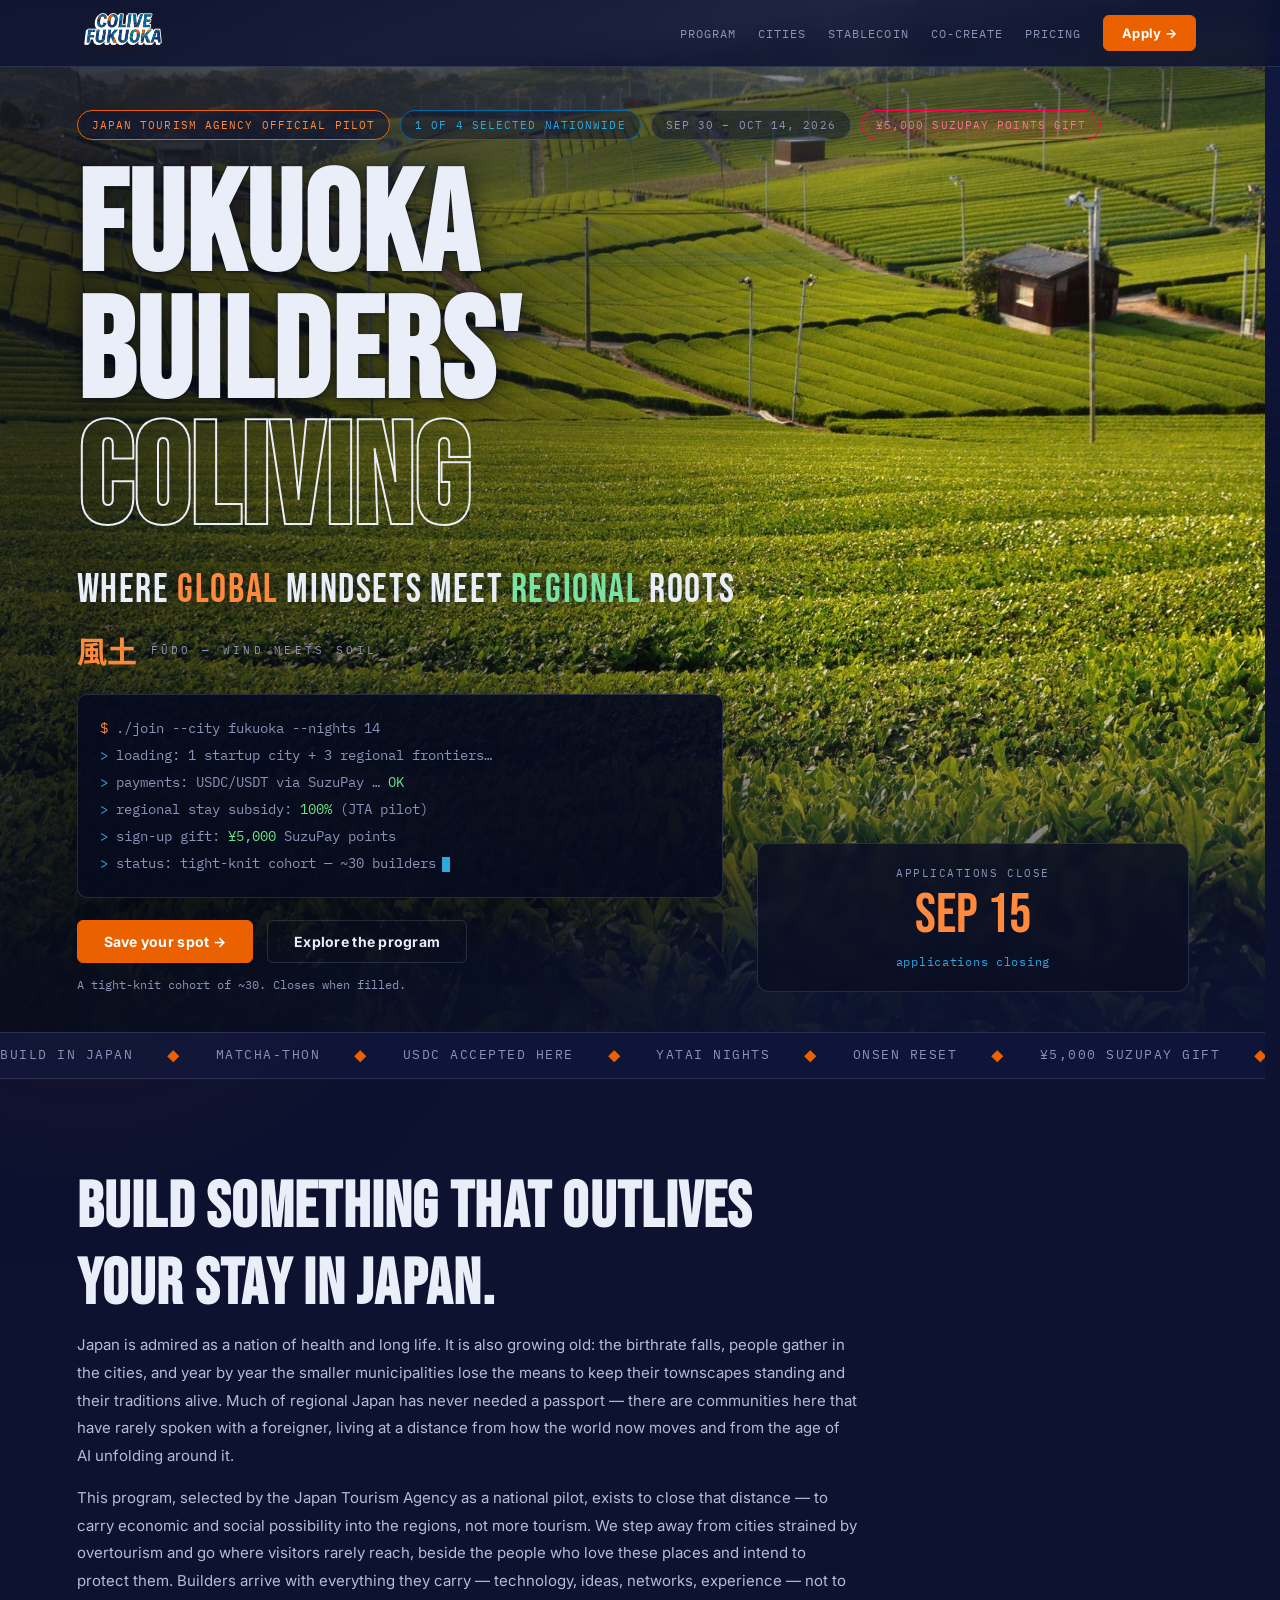
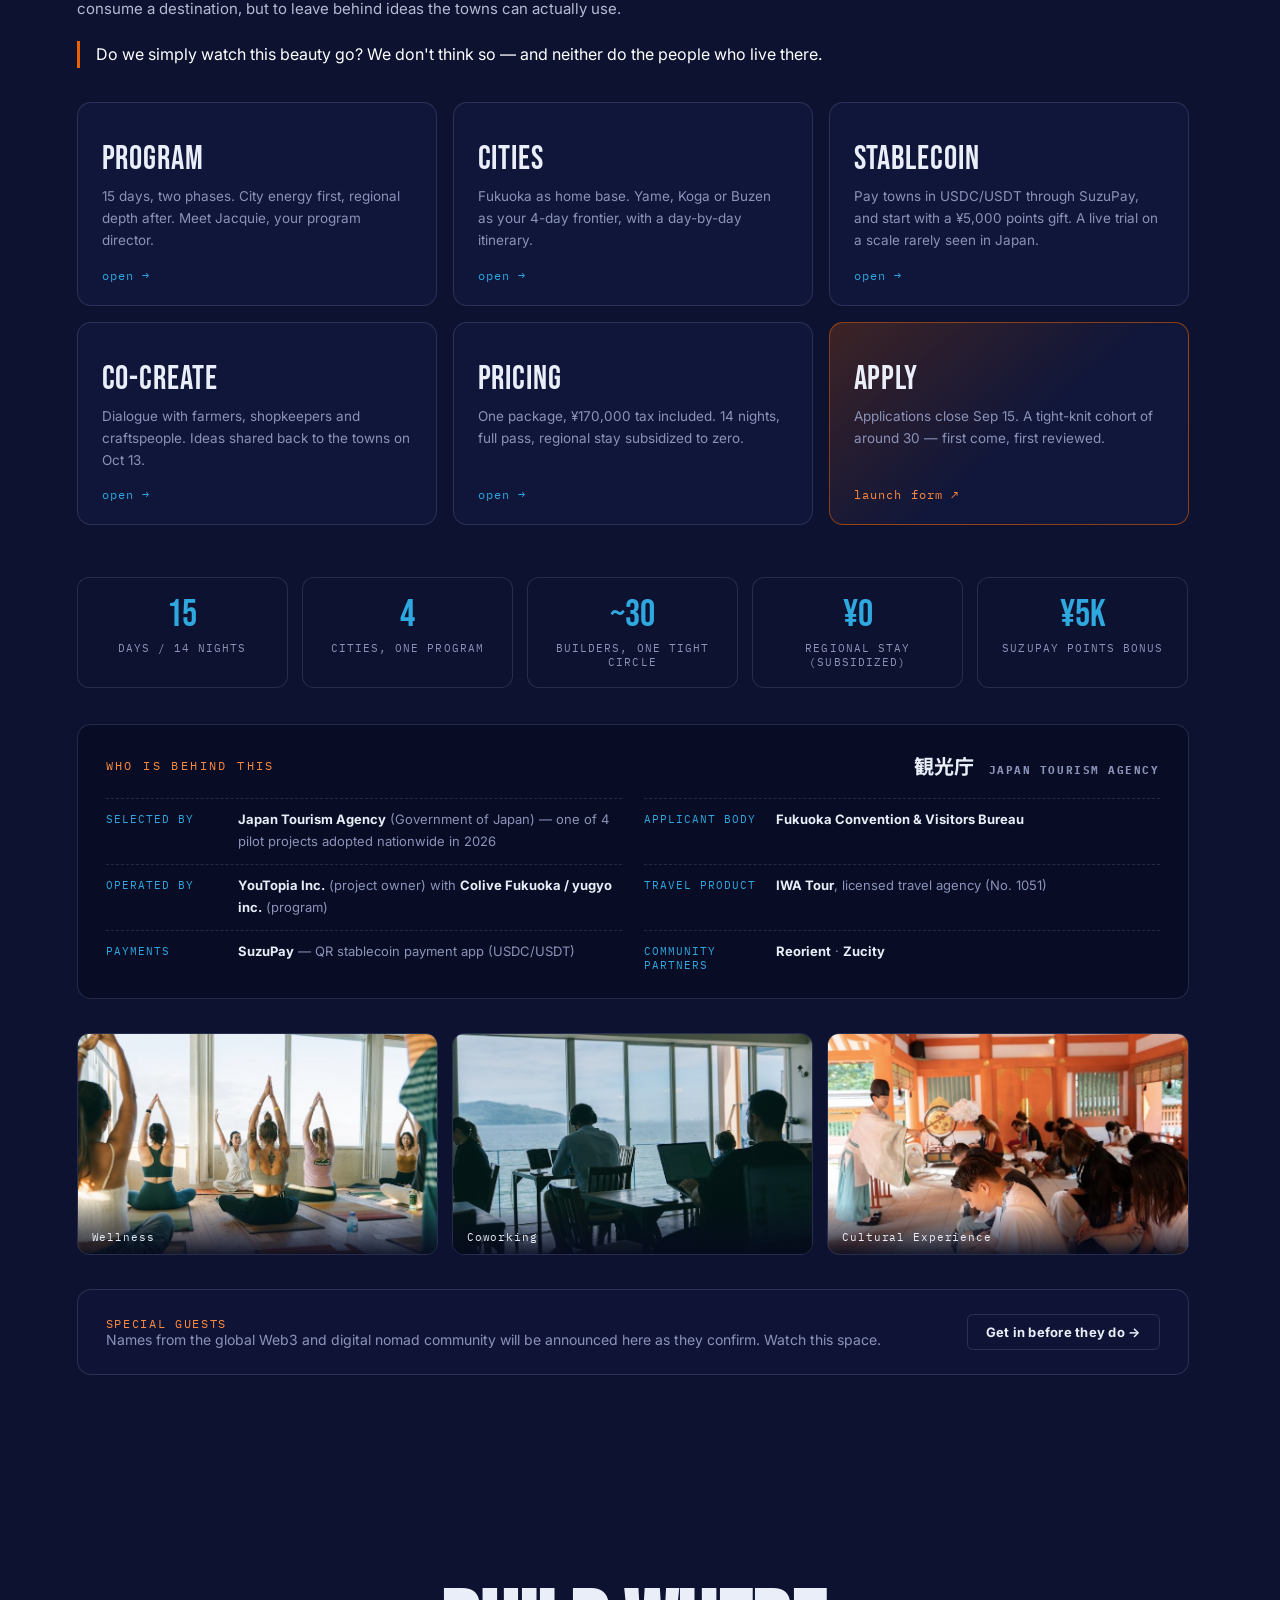
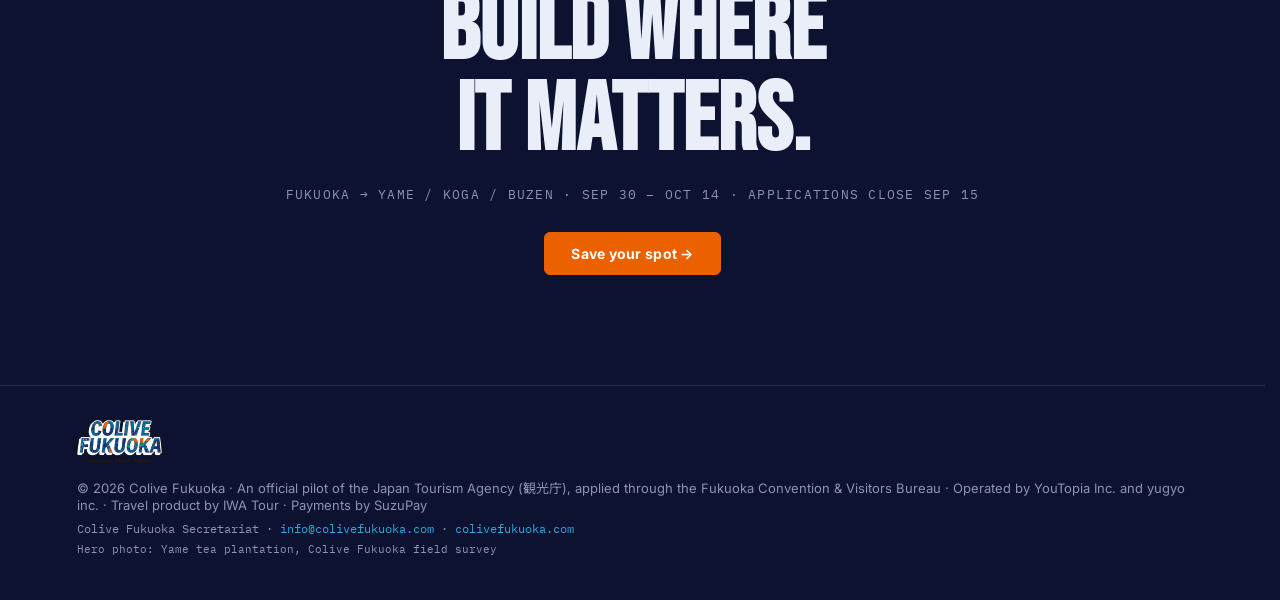
==== index.html @ b5a15bb6 "Add files via upload" ====
<!DOCTYPE html>
<html lang="en">
<head>
<meta charset="UTF-8">
<meta name="viewport" content="width=device-width, initial-scale=1">
<title>Fukuoka Builders' Coliving | Sep 30 – Oct 14, 2026 | Colive Fukuoka</title>
<meta name="description" content="A Japan Tourism Agency official pilot. 15 days for a tight-knit cohort of ~30 global builders across Fukuoka City, Yame, Koga and Buzen. Co-create with local communities, pay in USDC/USDT via stablecoin rails, and take home a working relationship with regional Japan. Applications close Sep 15.">
<meta name="keywords" content="digital nomad Japan, Web3 Japan, coliving Fukuoka, stablecoin payment Japan, USDC Japan, builders residency, Colive Fukuoka, Japan Tourism Agency pilot, Kyushu coliving">
<link rel="canonical" href="https://builders.colivefukuoka.com/">
<meta name="robots" content="index,follow,max-image-preview:large">

<!-- Open Graph -->
<meta property="og:type" content="website">
<meta property="og:site_name" content="Colive Fukuoka">
<meta property="og:locale" content="en_US">
<meta property="og:title" content="Fukuoka Builders' Coliving | Sep 30 – Oct 14, 2026">
<meta property="og:description" content="A Japan Tourism Agency official pilot: 15 days across Fukuoka City, Yame, Koga and Buzen for global builders. Live onchain payments, real regional co-creation. Applications close Sep 15.">
<meta property="og:image" content="https://builders.colivefukuoka.com/og-image-v2.jpg">
<meta property="og:image:width" content="1200">
<meta property="og:image:height" content="630">
<meta property="og:url" content="https://builders.colivefukuoka.com/">

<!-- Twitter card -->
<meta name="twitter:card" content="summary_large_image">
<meta name="twitter:title" content="Fukuoka Builders' Coliving | Sep 30 – Oct 14, 2026">
<meta name="twitter:description" content="Japan Tourism Agency official pilot for a tight-knit cohort of ~30 builders. Fukuoka City + Yame, Koga, Buzen. Pay in USDC/USDT. Applications close Sep 15.">
<meta name="twitter:image" content="https://builders.colivefukuoka.com/og-image-v2.jpg">

<link rel="icon" type="image/png" sizes="32x32" href="favicon-32.png">
<link rel="apple-touch-icon" sizes="180x180" href="favicon-180.png">

<link rel="preconnect" href="https://fonts.googleapis.com">
<link rel="preconnect" href="https://fonts.gstatic.com" crossorigin>
<link rel="stylesheet" href="https://fonts.googleapis.com/css2?family=Bebas+Neue&family=Inter:wght@400;500;600;700;800&family=IBM+Plex+Mono:wght@400;500;600&family=Noto+Sans+JP:wght@400;500;700&display=swap">

<script type="application/ld+json">
{
  "@context": "https://schema.org",
  "@type": "Event",
  "name": "Fukuoka Builders' Coliving",
  "description": "A Japan Tourism Agency official pilot program. 15 days across Fukuoka City, Yame, Koga and Buzen for global builders to co-create with local communities and test real-world stablecoin payments.",
  "startDate": "2026-09-30",
  "endDate": "2026-10-14",
  "eventStatus": "https://schema.org/EventScheduled",
  "eventAttendanceMode": "https://schema.org/OfflineEventAttendanceMode",
  "location": [
    {"@type": "Place", "name": "Fukuoka City", "address": {"@type": "PostalAddress", "addressRegion": "Fukuoka", "addressCountry": "JP"}},
    {"@type": "Place", "name": "Yame", "address": {"@type": "PostalAddress", "addressRegion": "Fukuoka", "addressCountry": "JP"}},
    {"@type": "Place", "name": "Koga", "address": {"@type": "PostalAddress", "addressRegion": "Fukuoka", "addressCountry": "JP"}},
    {"@type": "Place", "name": "Buzen", "address": {"@type": "PostalAddress", "addressRegion": "Fukuoka", "addressCountry": "JP"}}
  ],
  "image": "https://builders.colivefukuoka.com/og-image-v2.jpg",
  "organizer": {"@type": "Organization", "name": "Colive Fukuoka Secretariat", "url": "https://www.colivefukuoka.com", "email": "info@colivefukuoka.com"},
  "offers": {
    "@type": "Offer",
    "price": "170000",
    "priceCurrency": "JPY",
    "availability": "https://schema.org/LimitedAvailability",
    "validThrough": "2026-09-15",
    "url": "https://builders.colivefukuoka.com/"
  }
}
</script>

<style>
:root{
  --indigo:#1F296A; --deep:#0C1230; --mid:#141B45;
  --blue:#0069A0; --cyan:#2FA8E0;
  --orange:#EB6100; --orange-soft:#FF8A3D;
  --ink:#EAEEF8; --dim:#8B93B8;
  --line:rgba(139,147,184,.22);
  --mono:'IBM Plex Mono','Noto Sans JP',monospace;
  --sans:'Inter','Noto Sans JP',sans-serif;
  --disp:'Bebas Neue','Noto Sans JP',sans-serif;
}
*{margin:0;padding:0;box-sizing:border-box}
html{scroll-behavior:smooth;scrollbar-gutter:stable}
body{background:var(--deep);color:var(--ink);font-family:var(--sans);overflow-x:hidden}
img{max-width:100%;display:block}
a{color:inherit}
.mono{font-family:var(--mono)}
.wrap{position:relative;z-index:1;max-width:1160px;margin:0 auto;padding:0 24px}

/* ambient grid + glow */
.grid-bg{position:fixed;inset:0;pointer-events:none;z-index:0;opacity:.5;
  background-image:linear-gradient(rgba(139,147,184,.07) 1px,transparent 1px),linear-gradient(90deg,rgba(139,147,184,.07) 1px,transparent 1px);
  background-size:48px 48px}
.glow{position:fixed;pointer-events:none;z-index:0;border-radius:50%;filter:blur(120px);opacity:.35}
.glow.a{width:560px;height:560px;background:#1F296A;top:-180px;right:-120px}
.glow.b{width:420px;height:420px;background:#5a2a00;bottom:-160px;left:-120px;opacity:.22}

/* nav */
nav{position:fixed;top:0;left:0;right:0;z-index:80;background:rgba(12,18,48,.82);backdrop-filter:blur(12px);border-bottom:1px solid var(--line)}
.nav-in{max-width:1160px;margin:0 auto;padding:13px 24px;display:flex;align-items:center;justify-content:space-between;gap:16px}
.logo{font-family:var(--disp);font-size:21px;letter-spacing:.06em;text-decoration:none;white-space:nowrap}
.logo .fk{color:var(--orange)}
.nav-links{display:flex;gap:22px;align-items:center}
.nav-links button,.nav-links a.plain{background:none;border:none;cursor:pointer;color:var(--dim);text-decoration:none;font-family:var(--mono);font-size:11.5px;letter-spacing:.09em;text-transform:uppercase;padding:4px 0;transition:color .15s}
.nav-links button:hover,.nav-links a.plain:hover{color:var(--ink)}
.btn{display:inline-block;background:var(--orange);color:#fff;text-decoration:none;font-weight:700;padding:12px 26px;border-radius:6px;font-size:14px;letter-spacing:.02em;border:1px solid var(--orange);cursor:pointer;transition:.15s;font-family:var(--sans)}
.btn:hover{background:var(--orange-soft);transform:translateY(-1px)}
.btn.ghost{background:transparent;color:var(--ink);border:1px solid var(--line)}
.btn.ghost:hover{border-color:var(--ink);background:rgba(255,255,255,.04)}
.btn.sm{padding:9px 18px;font-size:13px}

/* hero */
.hero{min-height:100svh;display:flex;flex-direction:column;justify-content:center;position:relative;padding:110px 0 40px}
.hero-bgimg{position:absolute;inset:0;z-index:0;background:url('hero-yame.jpg') center 60%/cover no-repeat}
.hero-bgimg::after{content:'';position:absolute;inset:0;background:linear-gradient(93deg,rgba(7,10,22,.72) 8%,rgba(7,10,22,.34) 46%,rgba(7,10,22,0) 66%),linear-gradient(180deg,rgba(7,10,22,.5) 0%,rgba(7,10,22,0) 18%,rgba(7,10,22,0) 62%,rgba(12,18,48,.94) 96%)}
.hero .wrap{position:relative;z-index:2}
.badge-row{display:flex;gap:10px;flex-wrap:wrap;margin-bottom:26px}
.badge{font-family:var(--mono);font-size:11px;letter-spacing:.1em;text-transform:uppercase;padding:7px 14px;border-radius:999px;border:1px solid var(--line);color:var(--dim);background:rgba(12,18,48,.5)}
.badge.hot{border-color:var(--orange);color:var(--orange-soft)}
.badge.blue{border-color:var(--blue);color:var(--cyan)}
.badge.gift{border-color:#FF004F;color:#FF6E96;background:rgba(255,0,79,.08)}
h1{font-family:var(--disp);font-size:clamp(64px,11vw,150px);line-height:.9;letter-spacing:.01em;text-transform:uppercase;text-shadow:0 2px 24px rgba(7,10,22,.75),0 1px 3px rgba(7,10,22,.6)}
h1 .outline{color:transparent;-webkit-text-stroke:2px var(--ink);text-shadow:none}
.catch{font-family:var(--disp);font-size:clamp(24px,3.4vw,40px);letter-spacing:.04em;text-transform:uppercase;margin-top:20px;text-shadow:0 2px 18px rgba(6,10,30,.6)}
.catch .g{color:var(--orange-soft)}
.catch .r{color:#7BE3A2}
.fudo{display:flex;align-items:center;gap:14px;margin:14px 0 8px}
.fudo-kanji{font-family:'Noto Sans JP',sans-serif;font-weight:700;font-size:30px;color:var(--orange-soft)}
.fudo-sub{font-family:var(--mono);font-size:11px;letter-spacing:.3em;color:var(--dim);text-transform:uppercase}
.hero-grid{display:grid;grid-template-columns:1.5fr 1fr;gap:34px;align-items:end;margin-top:22px}
.terminal{background:rgba(6,10,30,.9);border:1px solid var(--line);border-radius:10px;padding:20px 22px;font-family:var(--mono);font-size:13.5px;line-height:2;color:var(--dim);box-shadow:0 20px 60px rgba(0,0,0,.4)}
.terminal .p{color:var(--orange-soft)}
.terminal .gt{color:var(--cyan)}
.terminal .hi{color:#6BE38A}
.cursor{display:inline-block;width:8px;height:15px;background:var(--cyan);margin-left:6px;vertical-align:middle;animation:blink 1s steps(1) infinite}
@keyframes blink{50%{opacity:0}}
.hero-ctas{display:flex;gap:14px;align-items:center;flex-wrap:wrap;margin-top:22px}
.hero-ctas .note{font-family:var(--mono);font-size:11.5px;color:var(--dim)}
.deadline-card{border:1px solid var(--line);border-radius:12px;padding:22px 24px;background:rgba(10,14,36,.82);backdrop-filter:blur(4px);text-align:center}
.deadline-card .lab{font-family:var(--mono);font-size:11px;letter-spacing:.14em;text-transform:uppercase;color:var(--dim);margin-bottom:8px}
.deadline-card .date{font-family:var(--disp);font-size:56px;line-height:1;color:var(--orange-soft)}
.deadline-card .count{font-family:var(--mono);font-size:12px;color:var(--cyan);margin-top:10px;letter-spacing:.06em}
.scroll-hint{position:absolute;bottom:22px;left:50%;transform:translateX(-50%);font-family:var(--mono);font-size:10.5px;letter-spacing:.22em;text-transform:uppercase;color:var(--dim);animation:float 2.4s ease-in-out infinite;z-index:2}
@keyframes float{50%{transform:translate(-50%,7px)}}

/* marquee */
.marquee{border-top:1px solid var(--line);border-bottom:1px solid var(--line);overflow:hidden;background:rgba(20,27,69,.45);position:relative;z-index:1}
.marquee-track{display:flex;gap:34px;white-space:nowrap;padding:13px 0;animation:mq 30s linear infinite;font-family:var(--mono);font-size:12.5px;letter-spacing:.12em;text-transform:uppercase;color:var(--dim)}
.marquee-track .dot{color:var(--orange)}
@keyframes mq{to{transform:translateX(-50%)}}

/* launcher */
.launcher{padding:90px 0 100px;position:relative;z-index:1}
.kicker{font-family:var(--mono);font-size:12px;letter-spacing:.2em;text-transform:uppercase;color:var(--orange-soft);margin-bottom:14px}
.launcher h2{font-family:var(--disp);font-size:clamp(38px,5.4vw,64px);letter-spacing:.02em;text-transform:uppercase;margin-bottom:8px}
.launcher .sub{color:var(--dim);font-size:15.5px;max-width:640px;line-height:1.7;margin-bottom:42px}
.mod-grid{display:grid;grid-template-columns:repeat(3,1fr);gap:16px}
.mod{position:relative;border:1px solid var(--line);border-radius:14px;background:rgba(20,27,69,.5);padding:26px 24px 22px;cursor:pointer;text-align:left;color:var(--ink);font-family:var(--sans);overflow:hidden;transition:transform .18s,border-color .18s,box-shadow .18s;min-height:190px;display:flex;flex-direction:column;justify-content:space-between}
.mod:hover{transform:translateY(-4px);border-color:var(--cyan);box-shadow:0 18px 50px rgba(0,0,0,.45)}
.mod .idx{font-family:var(--mono);font-size:11px;letter-spacing:.18em;color:var(--dim)}
.mod .name{font-family:var(--disp);font-size:33px;letter-spacing:.03em;margin:10px 0 6px;text-transform:uppercase}
.mod .desc{color:var(--dim);font-size:13.5px;line-height:1.65}
.mod .go{font-family:var(--mono);font-size:11.5px;letter-spacing:.1em;color:var(--cyan);margin-top:16px}
.mod::after{content:'';position:absolute;inset:0;background:radial-gradient(400px 160px at 20% 0%,rgba(47,168,224,.12),transparent 60%);opacity:0;transition:opacity .2s}
.mod:hover::after{opacity:1}
.mod.apply{background:linear-gradient(140deg,rgba(235,97,0,.22),rgba(20,27,69,.5) 55%);border-color:rgba(235,97,0,.55)}
.mod.apply .go{color:var(--orange-soft)}
.stats{display:grid;grid-template-columns:repeat(5,1fr);gap:14px;margin:52px 0 0}
.stat{border:1px solid var(--line);border-radius:12px;padding:18px 14px;text-align:center;background:rgba(12,18,48,.5)}
.stat .num{font-family:var(--disp);font-size:38px;color:var(--cyan);line-height:1}
.stat .lab{font-family:var(--mono);font-size:10.5px;letter-spacing:.1em;text-transform:uppercase;color:var(--dim);margin-top:7px}

/* panels */
.panel{position:fixed;inset:0;z-index:90;background:rgba(6,10,30,.78);display:block;visibility:hidden;opacity:0;overflow-y:auto;overscroll-behavior:contain;transition:opacity .26s ease,visibility 0s linear .26s}
.panel.open{visibility:visible;opacity:1;transition:opacity .26s ease}
.panel-card{max-width:1060px;margin:56px auto 80px;background:linear-gradient(180deg,#10173d,#0C1230);border:1px solid var(--line);border-radius:18px;overflow:hidden;transform:translateY(22px) scale(.985);opacity:0;transition:transform .34s cubic-bezier(.22,.9,.24,1),opacity .28s ease;box-shadow:0 40px 120px rgba(0,0,0,.6);will-change:transform,opacity}
.panel.open .panel-card{transform:none;opacity:1}
.panel.swap-out .panel-card{transform:translateY(-10px) scale(.99);opacity:0;transition:transform .18s ease-in,opacity .16s ease-in}
.panel-top{position:sticky;top:0;z-index:5;display:flex;align-items:center;justify-content:space-between;gap:12px;padding:15px 26px;background:rgba(12,18,48,.92);backdrop-filter:blur(10px);border-bottom:1px solid var(--line)}
.panel-top .mlab{font-family:var(--mono);font-size:12px;letter-spacing:.16em;text-transform:uppercase;color:var(--cyan)}
.panel-nav{display:flex;gap:8px;align-items:center}
.pbtn{background:none;border:1px solid var(--line);border-radius:8px;color:var(--dim);font-family:var(--mono);font-size:12px;padding:7px 13px;cursor:pointer;transition:.15s}
.pbtn:hover{color:var(--ink);border-color:var(--ink)}
.panel-body{padding:40px 46px 56px}
.panel-body .kicker{margin-bottom:10px}
.panel-body h3.big{font-family:var(--disp);font-size:clamp(34px,4.6vw,54px);letter-spacing:.02em;text-transform:uppercase;margin-bottom:16px}
.lede{color:var(--dim);font-size:15.5px;line-height:1.8;max-width:760px}
.lede b{color:var(--ink)}

/* shared content styles */
.tl{margin-top:34px;display:grid;gap:12px}
.trow{display:grid;grid-template-columns:150px 1fr;gap:20px;border:1px solid var(--line);border-radius:12px;padding:18px 22px;background:rgba(20,27,69,.4)}
.trow .d{font-family:var(--mono);font-size:12.5px;color:var(--orange-soft);letter-spacing:.06em;padding-top:3px}
.trow h4{font-size:16.5px;margin-bottom:6px}
.trow p{color:var(--dim);font-size:14px;line-height:1.7}
.tags{display:flex;gap:8px;flex-wrap:wrap;margin-top:10px}
.tag{font-family:var(--mono);font-size:10.5px;letter-spacing:.08em;text-transform:uppercase;border:1px solid var(--line);border-radius:999px;padding:5px 11px;color:var(--dim)}
.video-slot{position:relative;border:1px solid var(--line);border-radius:14px;overflow:hidden;background:#080d26;aspect-ratio:16/9;margin:26px 0 8px;display:flex;align-items:center;justify-content:center}
.video-slot .play{width:76px;height:76px;border-radius:50%;border:2px solid var(--orange);display:flex;align-items:center;justify-content:center;color:var(--orange);font-size:26px;padding-left:5px;background:rgba(235,97,0,.12)}
.video-slot .vlab{position:absolute;left:22px;bottom:18px;font-family:var(--mono);font-size:12px;letter-spacing:.1em;text-transform:uppercase;color:var(--dim)}
.video-slot iframe{position:absolute;inset:0;width:100%;height:100%;border:0}
.pcap{position:relative;border-radius:12px;overflow:hidden;border:1px solid var(--line)}
.pcap img{width:100%;height:220px;object-fit:cover}
.pcap .cap{position:absolute;left:0;right:0;bottom:0;padding:26px 14px 10px;background:linear-gradient(transparent,rgba(6,10,30,.9));font-family:var(--mono);font-size:11px;letter-spacing:.08em;color:var(--ink)}
.strip3{display:grid;grid-template-columns:repeat(3,1fr);gap:14px;margin-top:30px}

/* cities */
.hub-hero{display:grid;grid-template-columns:1.1fr 1fr;gap:0;border:1px solid var(--line);border-radius:14px;overflow:hidden;margin-top:30px;background:rgba(20,27,69,.4)}
.hub-hero img{width:100%;height:100%;min-height:280px;object-fit:cover}
.hub-hero .body{padding:28px 30px}
.lab-sm{font-family:var(--mono);font-size:11px;letter-spacing:.14em;text-transform:uppercase;color:var(--cyan);margin-bottom:8px}
.hub-hero h4,.track h4{font-family:var(--disp);font-size:34px;letter-spacing:.03em;text-transform:uppercase}
.subline{color:var(--orange-soft);font-size:13.5px;margin:4px 0 12px;font-weight:600}
.desc{color:var(--dim);font-size:14px;line-height:1.75}
.blist{margin-top:14px;display:grid;gap:7px}
.bi{display:flex;gap:10px;font-size:13.5px;color:var(--dim);line-height:1.6}
.bi .arrow{color:var(--orange)}
.tracks{display:grid;grid-template-columns:repeat(3,1fr);gap:16px;margin-top:16px}
.track{border:1px solid var(--line);border-radius:14px;overflow:hidden;background:rgba(20,27,69,.4);display:flex;flex-direction:column}
.track>img{height:170px;width:100%;object-fit:cover}
.track .body{padding:22px 22px 24px;display:flex;flex-direction:column;flex:1}
.itin{margin-top:16px;border-top:1px dashed var(--line);padding-top:14px;display:grid;gap:8px}
.itin .row{display:grid;grid-template-columns:64px 1fr;gap:10px;font-size:12.5px;line-height:1.6}
.itin .dd{font-family:var(--mono);color:var(--cyan)}
.itin .tt{color:var(--dim)}
.itin-note{font-family:var(--mono);font-size:10.5px;color:var(--dim);margin-top:12px;letter-spacing:.04em}
.spend-link{display:inline-flex;align-items:center;gap:6px;font-family:var(--mono);font-weight:600;font-size:12px;letter-spacing:.06em;text-transform:uppercase;color:var(--orange-soft);text-decoration:none;margin-top:18px;padding-top:14px;border-top:1px dashed var(--line)}
.spend-link:hover{color:#fff}
.spend-link .arrow{transition:transform .15s}
.spend-link:hover .arrow{transform:translateX(3px)}

/* stablecoin */
.stable-grid{display:grid;grid-template-columns:1.35fr 1fr;gap:38px;align-items:start;margin-top:26px}
.steps{margin-top:26px;display:grid;gap:12px}
.step{display:flex;gap:16px;border:1px solid var(--line);border-radius:12px;padding:16px 18px;background:rgba(20,27,69,.4)}
.step .n{font-family:var(--disp);font-size:26px;color:var(--orange-soft);line-height:1}
.step .t{color:var(--dim);font-size:14px;line-height:1.65}
.szbox{border:1px solid rgba(255,0,79,.45);border-radius:14px;padding:30px 28px;background:linear-gradient(165deg,rgba(255,0,79,.10),rgba(6,10,30,.75) 55%);text-align:center;display:flex;flex-direction:column;align-items:center;gap:16px}
.szlogo{height:56px;width:auto}
.szline{font-family:var(--mono);font-size:11px;letter-spacing:.14em;text-transform:uppercase;color:var(--dim)}
.szgift{border:1px dashed rgba(255,0,79,.55);border-radius:12px;padding:18px 22px;width:100%}
.szgift .gl1{font-family:var(--mono);font-size:11px;letter-spacing:.16em;text-transform:uppercase;color:#FF6E96}
.szgift .gl2{font-family:var(--disp);font-size:52px;line-height:1.05;color:#fff}
.szgift .gl3{font-size:12.5px;color:var(--dim);line-height:1.6;margin-top:6px}

/* co-create */
.scards{display:grid;grid-template-columns:repeat(4,1fr);gap:14px;margin-top:30px}
.scard{border:1px solid var(--line);border-radius:12px;padding:20px 18px;background:rgba(20,27,69,.4)}
.scard .n{font-family:var(--disp);font-size:26px;color:var(--cyan)}
.scard h5{font-size:15px;margin:8px 0 8px}
.scard p{color:var(--dim);font-size:13px;line-height:1.65}
.quote{margin-top:28px;border:1px solid var(--line);border-left:3px solid var(--orange);border-radius:10px;padding:20px 24px;font-family:var(--mono);font-size:14px;line-height:1.8;color:var(--ink);background:rgba(6,10,30,.6)}
.quote .k{color:var(--orange-soft)}

/* pricing */
.price-grid{display:grid;grid-template-columns:1fr 1fr;gap:30px;margin-top:30px}
.price-card{border:1px solid rgba(235,97,0,.5);border-radius:16px;padding:30px;background:linear-gradient(160deg,rgba(235,97,0,.12),rgba(20,27,69,.5) 55%)}
.amt{font-family:var(--disp);font-size:56px;line-height:1}
.amt .tax{font-family:var(--mono);font-size:12px;color:var(--dim);margin-left:10px;letter-spacing:.08em}
.approx{font-family:var(--mono);font-size:12px;color:var(--dim);margin:8px 0 20px}
.checklist{display:grid;gap:11px;margin-bottom:24px}
.ci{display:flex;gap:11px;font-size:14px;color:var(--dim);line-height:1.65}
.ci b{color:var(--ink)}
.ci .check{color:#6BE38A;font-weight:700}
.fine{font-family:var(--mono);font-size:11px;color:var(--dim);margin-top:12px;line-height:1.7}
.fit-item{border:1px solid var(--line);border-radius:12px;padding:20px 22px;background:rgba(20,27,69,.4);margin-bottom:14px}
.fit-item h5{font-size:15px;margin-bottom:7px}
.fit-item p{color:var(--dim);font-size:13.5px;line-height:1.7}
.bring{border:1px dashed var(--line);border-radius:12px;padding:18px 22px;font-size:13.5px;color:var(--dim);line-height:1.8}
.cancel{margin-top:30px;border:1px solid var(--line);border-radius:12px;padding:22px 26px;background:rgba(6,10,30,.5)}

/* official */
.official{border:1px solid var(--line);border-radius:14px;margin-top:36px;padding:26px 28px;background:rgba(6,10,30,.55)}
.off-head{display:flex;align-items:center;justify-content:space-between;gap:14px;flex-wrap:wrap;margin-bottom:18px}
.off-jta{font-family:'Noto Sans JP',sans-serif;font-weight:700;font-size:20px;color:var(--ink)}
.off-jta em{font-family:var(--mono);font-style:normal;font-size:11px;color:var(--dim);letter-spacing:.14em;text-transform:uppercase;margin-left:10px}
.off-grid{display:grid;grid-template-columns:repeat(2,1fr);gap:12px 22px}
.off-item{display:grid;grid-template-columns:120px 1fr;gap:12px;border-top:1px dashed var(--line);padding-top:10px}
.off-item .ol{font-family:var(--mono);font-size:10.5px;letter-spacing:.1em;text-transform:uppercase;color:var(--cyan);padding-top:3px}
.off-item .ov{font-size:13px;color:var(--dim);line-height:1.65}
.off-item .ov b{color:var(--ink)}
@media(max-width:960px){.off-grid{grid-template-columns:1fr}}

/* guests */
.guests{border:1px solid var(--line);border-radius:14px;margin-top:34px;padding:24px 28px;background:rgba(20,27,69,.4);display:flex;align-items:center;justify-content:space-between;gap:18px;flex-wrap:wrap}
.guests .gl{font-family:var(--mono);font-size:12px;letter-spacing:.14em;text-transform:uppercase;color:var(--orange-soft)}
.guests .gt2{font-size:14px;color:var(--dim)}

/* final + footer */
.os-philo{max-width:780px;margin:6px 0 34px}
.os-philo p{color:rgba(230,236,255,.78);font-size:15px;line-height:1.85;margin:0 0 14px}
.os-philo .pull{border-left:3px solid var(--orange);padding-left:16px;color:#fff;font-size:16px;line-height:1.7;margin:18px 0 0}
.final{padding:110px 0;text-align:center;position:relative;z-index:1}
.final h2{font-family:var(--disp);font-size:clamp(46px,7.5vw,96px);line-height:.95;text-transform:uppercase;margin-bottom:18px}
.final .sub{font-family:var(--mono);font-size:12.5px;letter-spacing:.1em;color:var(--dim);text-transform:uppercase;margin-bottom:30px}
footer{border-top:1px solid var(--line);padding:34px 0 44px;position:relative;z-index:1}
footer .l1{font-size:13px;color:var(--dim)}
footer .l2{font-family:var(--mono);font-size:12px;color:var(--dim);margin-top:8px}
footer a{color:var(--cyan);text-decoration:none}

/* responsive */
@media(max-width:960px){
  .mod-grid{grid-template-columns:repeat(2,1fr)}
  .stats{grid-template-columns:repeat(3,1fr)}
  .hero-grid{grid-template-columns:1fr}
  .deadline-card{max-width:340px}
  .tracks{grid-template-columns:1fr}
  .hub-hero{grid-template-columns:1fr}
  .stable-grid{grid-template-columns:1fr}
  .scards{grid-template-columns:repeat(2,1fr)}
  .price-grid{grid-template-columns:1fr}
  .strip3{grid-template-columns:1fr}
  .panel-card{margin:0;border-radius:0;min-height:100svh}
  .panel-body{padding:28px 22px 60px}
}
@media(max-width:600px){
  .nav-links button,.nav-links a.plain{display:none}
  .mod-grid{grid-template-columns:1fr}
  .stats{grid-template-columns:repeat(2,1fr)}
  .trow{grid-template-columns:1fr;gap:6px}
  .scards{grid-template-columns:1fr}
  h1{font-size:clamp(56px,17vw,86px)}
}
@media(prefers-reduced-motion:reduce){
  .marquee-track,.scroll-hint,.cursor{animation:none}
  .panel-card{animation-duration:0s}
}
</style>
</head>
<body>
<div class="grid-bg" aria-hidden="true"></div>
<div class="glow a" aria-hidden="true"></div>
<div class="glow b" aria-hidden="true"></div>

<nav aria-label="Main">
  <div class="nav-in">
    <a class="logo" href="#top"><img src="clf-logo.png" alt="Colive Fukuoka — Nomads Meet Japan" style="height:40px;width:auto;display:block"></a>
    <div class="nav-links">
      <button data-open="program">Program</button>
      <button data-open="cities">Cities</button>
      <button data-open="stablecoin">Stablecoin</button>
      <button data-open="cocreate">Co-create</button>
      <button data-open="pricing">Pricing</button>
      <a class="btn sm" href="https://forms.gle/dgarMGdLXGFriPE67" target="_blank" rel="noopener">Apply →</a>
    </div>
  </div>
</nav>

<header class="hero" id="top">
  <div class="hero-bgimg" aria-hidden="true"></div>
  <div class="wrap">
    <div class="badge-row">
      <span class="badge hot">Japan Tourism Agency official pilot</span>
      <span class="badge blue">1 of 4 selected nationwide</span>
      <span class="badge">Sep 30 – Oct 14, 2026</span>
      <span class="badge gift">¥5,000 SuzuPay points gift</span>
    </div>
    <h1>Fukuoka<br>Builders'<br><span class="outline">Coliving</span></h1>
    <p class="catch">Where <span class="g">global</span> mindsets meet <span class="r">regional</span> roots</p>
    <div class="fudo" aria-hidden="true">
      <span class="fudo-kanji">風土</span>
      <span class="fudo-sub">FŪDO — wind meets soil</span>
    </div>
    <div class="hero-grid">
      <div>
        <div class="terminal" aria-hidden="true">
          <div><span class="p">$</span> ./join --city fukuoka --nights 14</div>
          <div><span class="gt">&gt;</span> loading: 1 startup city + 3 regional frontiers…</div>
          <div><span class="gt">&gt;</span> payments: USDC/USDT via SuzuPay … <span class="hi">OK</span></div>
          <div><span class="gt">&gt;</span> regional stay subsidy: <span class="hi">100%</span> (JTA pilot)</div>
          <div><span class="gt">&gt;</span> sign-up gift: <span class="hi">¥5,000</span> SuzuPay points</div>
          <div><span class="gt">&gt;</span> status: tight-knit cohort — ~30 builders<span class="cursor"></span></div>
        </div>
        <div class="hero-ctas">
          <a class="btn" href="https://forms.gle/dgarMGdLXGFriPE67" target="_blank" rel="noopener">Save your spot →</a>
          <button class="btn ghost" data-open="program">Explore the program</button>
          <span class="note">A tight-knit cohort of ~30. Closes when filled.</span>
        </div>
      </div>
      <div class="deadline-card">
        <div class="lab">Applications close</div>
        <div class="date">Sep 15</div>
        <div class="count" id="countdown" aria-live="off"></div>
      </div>
    </div>
  </div>
</header>

<div class="marquee" aria-hidden="true">
  <div class="marquee-track">
    <span>Build in Japan</span><span class="dot">◆</span>
    <span>Matcha-thon</span><span class="dot">◆</span>
    <span>USDC accepted here</span><span class="dot">◆</span>
    <span>Yatai nights</span><span class="dot">◆</span>
    <span>Onsen reset</span><span class="dot">◆</span>
    <span>¥5,000 SuzuPay gift</span><span class="dot">◆</span>
    <span>Ideas towns can use</span><span class="dot">◆</span>
    <span>Build in Japan</span><span class="dot">◆</span>
    <span>Matcha-thon</span><span class="dot">◆</span>
    <span>USDC accepted here</span><span class="dot">◆</span>
    <span>Yatai nights</span><span class="dot">◆</span>
    <span>Onsen reset</span><span class="dot">◆</span>
    <span>¥5,000 SuzuPay gift</span><span class="dot">◆</span>
    <span>Ideas towns can use</span><span class="dot">◆</span>
  </div>
</div>

<main>
<section class="launcher" id="modules">
  <div class="wrap">
    <h2>Build something that outlives<br>your stay in Japan.</h2>
    <div class="os-philo">
      <p>Japan is admired as a nation of health and long life. It is also growing old: the birthrate falls, people gather in the cities, and year by year the smaller municipalities lose the means to keep their townscapes standing and their traditions alive. Much of regional Japan has never needed a passport — there are communities here that have rarely spoken with a foreigner, living at a distance from how the world now moves and from the age of AI unfolding around it.</p>
      <p>This program, selected by the Japan Tourism Agency as a national pilot, exists to close that distance — to carry economic and social possibility into the regions, not more tourism. We step away from cities strained by overtourism and go where visitors rarely reach, beside the people who love these places and intend to protect them. Builders arrive with everything they carry — technology, ideas, networks, experience — not to consume a destination, but to leave behind ideas the towns can actually use.</p>
      <div class="pull">Do we simply watch this beauty go? We don't think so — and neither do the people who live there.</div>
    </div>
    <div class="mod-grid">
      <button class="mod" data-open="program">
        <span><span class="name" style="display:block">Program</span>
        <span class="desc" style="display:block">15 days, two phases. City energy first, regional depth after. Meet Jacquie, your program director.</span></span>
        <span class="go">open →</span>
      </button>
      <button class="mod" data-open="cities">
        <span><span class="name" style="display:block">Cities</span>
        <span class="desc" style="display:block">Fukuoka as home base. Yame, Koga or Buzen as your 4-day frontier, with a day-by-day itinerary.</span></span>
        <span class="go">open →</span>
      </button>
      <button class="mod" data-open="stablecoin">
        <span><span class="name" style="display:block">Stablecoin</span>
        <span class="desc" style="display:block">Pay towns in USDC/USDT through SuzuPay, and start with a ¥5,000 points gift. A live trial on a scale rarely seen in Japan.</span></span>
        <span class="go">open →</span>
      </button>
      <button class="mod" data-open="cocreate">
        <span><span class="name" style="display:block">Co-create</span>
        <span class="desc" style="display:block">Dialogue with farmers, shopkeepers and craftspeople. Ideas shared back to the towns on Oct 13.</span></span>
        <span class="go">open →</span>
      </button>
      <button class="mod" data-open="pricing">
        <span><span class="name" style="display:block">Pricing</span>
        <span class="desc" style="display:block">One package, ¥170,000 tax included. 14 nights, full pass, regional stay subsidized to zero.</span></span>
        <span class="go">open →</span>
      </button>
      <a class="mod apply" href="https://forms.gle/dgarMGdLXGFriPE67" target="_blank" rel="noopener" style="text-decoration:none">
        <span><span class="name" style="display:block">Apply</span>
        <span class="desc" style="display:block">Applications close Sep 15. A tight-knit cohort of around 30 — first come, first reviewed.</span></span>
        <span class="go">launch form ↗</span>
      </a>
    </div>
    <div class="stats">
      <div class="stat"><div class="num">15</div><div class="lab">Days / 14 nights</div></div>
      <div class="stat"><div class="num">4</div><div class="lab">Cities, one program</div></div>
      <div class="stat"><div class="num">~30</div><div class="lab">Builders, one tight circle</div></div>
      <div class="stat"><div class="num">¥0</div><div class="lab">Regional stay (subsidized)</div></div>
      <div class="stat"><div class="num">¥5K</div><div class="lab">SuzuPay points bonus</div></div>
    </div>
    <div class="official">
      <div class="off-head">
        <span class="kicker" style="margin:0">Who is behind this</span>
        <span class="off-jta">観光庁 <em>Japan Tourism Agency</em></span>
      </div>
      <div class="off-grid">
        <div class="off-item"><div class="ol">Selected by</div><div class="ov"><b>Japan Tourism Agency</b> (Government of Japan) — one of 4 pilot projects adopted nationwide in 2026</div></div>
        <div class="off-item"><div class="ol">Applicant body</div><div class="ov"><b>Fukuoka Convention &amp; Visitors Bureau</b></div></div>
        <div class="off-item"><div class="ol">Operated by</div><div class="ov"><b>YouTopia Inc.</b> (project owner) with <b>Colive Fukuoka / yugyo inc.</b> (program)</div></div>
        <div class="off-item"><div class="ol">Travel product</div><div class="ov"><b>IWA Tour</b>, licensed travel agency (No. 1051)</div></div>
        <div class="off-item"><div class="ol">Payments</div><div class="ov"><b>SuzuPay</b> — QR stablecoin payment app (USDC/USDT)</div></div>
        <div class="off-item"><div class="ol">Community partners</div><div class="ov"><b>Reorient</b> · <b>Zucity</b></div></div>
      </div>
    </div>
    <div class="strip3" style="margin-top:34px">
      <div class="pcap"><img src="strip-torii.jpg" alt="Builders walking through vermilion torii gates" loading="lazy"><div class="cap">Wellness</div></div>
      <div class="pcap"><img src="strip-matcha.jpg" alt="Hand-whisking matcha in Yame" loading="lazy"><div class="cap">Coworking</div></div>
      <div class="pcap"><img src="strip-kimono.jpg" alt="Kagura performer in traditional costume" loading="lazy"><div class="cap">Cultural Experience</div></div>
    </div>
    <div class="guests">
      <div>
        <div class="gl">Special guests</div>
        <div class="gt2">Names from the global Web3 and digital nomad community will be announced here as they confirm. Watch this space.</div>
      </div>
      <a class="btn ghost sm" href="https://forms.gle/dgarMGdLXGFriPE67" target="_blank" rel="noopener">Get in before they do →</a>
    </div>
  </div>
</section>

<!-- ============ PANEL: PROGRAM ============ -->
<section class="panel" id="panel-program" role="dialog" aria-modal="true" aria-labelledby="ttl-program">
  <div class="panel-card">
    <div class="panel-top">
      <span class="mlab">PROGRAM · 01/05</span>
      <div class="panel-nav">
        <button class="pbtn" data-prev>← prev</button>
        <button class="pbtn" data-next>next →</button>
        <button class="pbtn" data-close aria-label="Close">✕ close</button>
      </div>
    </div>
    <div class="panel-body">
      <div class="kicker">What is this</div>
      <h3 class="big" id="ttl-program">Wind meets soil.</h3>
      <p class="lede">
        Rooted in the Japanese concept of <b>Fūdo</b> （風土）, where the <b>wind</b> of global builders meets
        the <b>soil</b> of regional tradition. Selected as an official pilot by the <b>Japan Tourism Agency</b>, this is
        a live sandbox: test real-world Web3 payment rails and sit down with local leaders facing real
        transitions, like matcha farmers riding a global boom. Not a conference add-on. Not tourism. A pilot
        for the next model of location-independent living.
      </p>

      <div class="video-slot" id="film">
        <!-- Jacquie intro video: when the URL is ready, replace the two placeholder lines below with:
             <iframe src="https://www.youtube.com/embed/VIDEO_ID" title="Meet Jacquie Wortley, Program Director" loading="lazy" allow="accelerometer; autoplay; clipboard-write; encrypted-media; gyroscope; picture-in-picture" allowfullscreen></iframe> -->
        <div class="play" aria-hidden="true">▶</div>
        <div class="vlab">Meet your Program Director — Jacquie Wortley · film coming soon</div>
      </div>
      <p class="lede" style="font-size:13.5px">Jacquie has designed builder programs and community residencies around the world. During your two weeks she runs the Engineering Cafe workshops and shares what global builder communities have learned about working with places like Fukuoka.</p>

      <div class="tl">
        <div class="trow"><div class="d">Sep 30</div><div>
          <h4>Check-in — Fukuoka City</h4>
          <p>Arrive at Hakata Place, meet your cohort, and roll straight into the Colive Fukuoka opening reception. The October Program starts around you from day one.</p>
          <div class="tags"><span class="tag">Hakata Place</span><span class="tag">Opening reception</span></div>
        </div></div>
        <div class="trow"><div class="d">Oct 1</div><div>
          <h4>Meet your regions — lunch &amp; Destination Pitch</h4>
          <p>Lunch with the community managers from Yame, Koga and Buzen, then the Destination Pitch: each region makes its case, you start choosing your frontier.</p>
          <div class="tags"><span class="tag">Community managers</span><span class="tag">Destination Pitch</span></div>
        </div></div>
        <div class="trow"><div class="d">Oct 2 AM</div><div>
          <h4>SuzuPay workshop — inside Ikigai Academy</h4>
          <p>A hands-on workshop within the Ikigai Academy on the stablecoin pilot: how SuzuPay works, how your spending feeds the trial, and what Japan wants to learn from it.</p>
          <div class="tags"><span class="tag">Ikigai Academy</span><span class="tag">Stablecoin pilot briefing</span><span class="tag">English session</span></div>
        </div></div>
        <div class="trow"><div class="d">Sep 30 – Oct 11</div><div>
          <h4>Phase 1 — the startup base</h4>
          <p>11 nights in Fukuoka City with full access to the October Program: Ikigai Summit, Co-creator's Week, Ramen Tech Startup Conference, daily meetups and yatai stools shared with local founders.</p>
          <div class="tags"><span class="tag">Ikigai Summit</span><span class="tag">Ramen Tech</span><span class="tag">Daily meetups</span></div>
        </div></div>
        <div class="trow"><div class="d">Oct 5 – 8</div><div>
          <h4>Engineering Cafe — workshops &amp; office hours</h4>
          <p>Jacquie leads research and design workshops built on her global community experience. Office hours with mentors across Web3, AI and design (Oct 5 is excursion day, workshops run around it).</p>
          <div class="tags"><span class="tag">Engineering Cafe</span><span class="tag">Office Hours</span></div>
        </div></div>
        <div class="trow"><div class="d">Oct 11 – 14</div><div>
          <h4>Phase 2 — your regional frontier</h4>
          <p>Choose Yame, Koga or Buzen. Three nights, fully subsidized under the JTA pilot. Walk the fields and shopping streets, talk with the people who run them, and shape ideas together. On Oct 13 you share those ideas back with the community.</p>
          <div class="tags"><span class="tag">3 nights free</span><span class="tag">Community manager on the ground</span><span class="tag">Oct 13 idea sharing</span></div>
        </div></div>
      </div>

      <div class="strip3">
        <div class="pcap"><img src="feature-colive-night.jpg" alt="Colive Fukuoka builders gathered at an evening lounge session" loading="lazy"><div class="cap">Colive Fukuoka night — Fukuoka</div></div>
        <div class="pcap"><img src="feature-ramen-tech.jpg" alt="A speaker pitching on stage at the Ramen Tech open pitch stage" loading="lazy"><div class="cap">Ramen Tech open pitch — Fukuoka</div></div>
        <div class="pcap"><img src="feature-yatai-night.jpg" alt="Builders sitting at a yatai food stall at night" loading="lazy"><div class="cap">Yatai night — Fukuoka</div></div>
      </div>
    </div>
  </div>
</section>

<!-- ============ PANEL: CITIES ============ -->
<section class="panel" id="panel-cities" role="dialog" aria-modal="true" aria-labelledby="ttl-cities">
  <div class="panel-card">
    <div class="panel-top">
      <span class="mlab">CITIES · 02/05</span>
      <div class="panel-nav">
        <button class="pbtn" data-prev>← prev</button>
        <button class="pbtn" data-next>next →</button>
        <button class="pbtn" data-close aria-label="Close">✕ close</button>
      </div>
    </div>
    <div class="panel-body">
      <div class="kicker">Choose your frontier</div>
      <h3 class="big" id="ttl-cities">One base. Three frontiers.</h3>
      <p class="lede">Fukuoka City is home for 11 nights. For the final stretch, Oct 11 to 14, you pick one region and go deep: four days, three nights, stay covered by the pilot.</p>

      <div class="hub-hero">
        <img src="hub-fukuoka.jpg" alt="Panel discussion at a Colive Fukuoka event" loading="lazy">
        <div class="body">
          <div class="lab-sm">Home base — Sep 30 to Oct 11</div>
          <h4>Fukuoka</h4>
          <div class="subline">Japan's startup capital, tradition intact</div>
          <p class="desc">A world-class startup ecosystem with a historic soul. Your co-creation hub for 11 nights, with the full October Program as your playground and stablecoin-friendly shops opening across the city.</p>
          <div class="blist">
            <div class="bi"><span class="arrow">▸</span> Stay: Hakata Place</div>
            <div class="bi"><span class="arrow">▸</span> Conference days, meetups, morning runs, yatai nights</div>
          </div>
        </div>
      </div>

      <div class="tracks">
        <div class="track">
          <img src="track-yame.jpg" alt="Terraced tea fields in Yame" loading="lazy">
          <div class="body">
            <div class="lab-sm">Track 01</div>
            <h4>Yame</h4>
            <div class="subline">Matcha &amp; artisan heritage</div>
            <p class="desc">One of the world's most respected matcha regions, mid-transformation as global demand booms. Tea farmers, indigo dyers, washi makers and lantern craftsmen still work within a few kilometers of each other. You work from a renovated schoolhouse in the middle of it.</p>
            <div class="blist">
              <div class="bi"><span class="arrow">▸</span> Stay: Yame Green Hotel</div>
              <div class="bi"><span class="arrow">▸</span> Former Kawasaki Elementary as workspace</div>
              <div class="bi"><span class="arrow">▸</span> Tea fields, craft studios, akiya streetscapes</div>
            </div>
            <a class="spend-link" href="yame.html">Learn how to spend it <span class="arrow">→</span></a>
          </div>
        </div>
        <div class="track">
          <img src="track-koga.jpg" alt="Retro shopping street in Koga" loading="lazy">
          <div class="body">
            <div class="lab-sm">Track 02</div>
            <h4>Koga</h4>
            <div class="subline">Retro streets &amp; community revival</div>
            <p class="desc">A mountain-to-sea town 30 minutes from Fukuoka, with retro shopping streets, family-run food factories and a community hub run by people who refuse to let the town fade. The most hands-on track: shopkeepers know you're coming.</p>
            <div class="blist">
              <div class="bi"><span class="arrow">▸</span> Stay: Yakuouji Onsen "Onioso" ryokan</div>
              <div class="bi"><span class="arrow">▸</span> Ruruuru community hub, bar-hopping tours</div>
              <div class="bi"><span class="arrow">▸</span> Food factory visits, stablecoin shopping street</div>
            </div>
            <a class="spend-link" href="koga.html">Learn how to spend it <span class="arrow">→</span></a>
          </div>
        </div>
        <div class="track">
          <img src="track-buzen.jpg" alt="Traditional Kagura dancers performing at night in Buzen" loading="lazy">
          <div class="body">
            <div class="lab-sm">Track 03</div>
            <h4>Buzen</h4>
            <div class="subline">Sacred nature &amp; deep focus</div>
            <p class="desc">Framed by Mt. Kubote, a historic center of mountain asceticism. This is the retreat track: kagura ritual dance, forest walks, a riverside tent sauna, and long unhurried conversations with the people who chose this life. Come as you are, leave clearer.</p>
            <div class="blist">
              <div class="bi"><span class="arrow">▸</span> Stay: HOTEL R9 The Yard Buzen</div>
              <div class="bi"><span class="arrow">▸</span> Coworking "ZigZag"</div>
              <div class="bi"><span class="arrow">▸</span> Kagura night, tent sauna &amp; BBQ, Mt. Kubote</div>
            </div>
            <a class="spend-link" href="buzen.html">Learn how to spend it <span class="arrow">→</span></a>
          </div>
        </div>
      </div>
    </div>
  </div>
</section>

<!-- ============ PANEL: STABLECOIN ============ -->
<section class="panel" id="panel-stablecoin" role="dialog" aria-modal="true" aria-labelledby="ttl-stable">
  <div class="panel-card">
    <div class="panel-top">
      <span class="mlab">STABLECOIN · 03/05</span>
      <div class="panel-nav">
        <button class="pbtn" data-prev>← prev</button>
        <button class="pbtn" data-next>next →</button>
        <button class="pbtn" data-close aria-label="Close">✕ close</button>
      </div>
    </div>
    <div class="panel-body">
      <div class="kicker">Stablecoin pilot</div>
      <h3 class="big" id="ttl-stable">Pay the town in USDC.<br><span style="font-size:.55em;color:#FF6E96">Powered by SuzuPay</span></h3>
      <div class="stable-grid">
        <div>
          <p class="lede">
            Shops, cafes and pubs across the four hubs accept <b>QR-code stablecoin payments (USDC / USDT)</b>, a multi-region
            trial on a scale rarely seen in Japan. It runs on <b>SuzuPay</b>, which converts your stablecoins into local spending
            points, so a matcha latte in Yame or a round at a Koga izakaya settles as easily as anywhere onchain. You don't
            even need to hold stablecoins to join: register with SuzuPay and your bonus points spend like yen.
          </p>
          <div class="steps">
            <div class="step"><div class="n">01</div><div class="t">Scan a QR code, pay in USDC/USDT. No FX hurdles, no cash-out friction</div></div>
            <div class="step"><div class="n">02</div><div class="t">Participants receive ¥5,000 in SuzuPay points to spend locally</div></div>
            <div class="step"><div class="n">03</div><div class="t">An online orientation before the program walks you through setup and registration</div></div>
            <div class="step"><div class="n">04</div><div class="t">Your usage shapes how Japan builds borderless payment infrastructure</div></div>
          </div>
        </div>
        <div class="szbox">
          <img src="suzupay-logo.png" alt="SuzuPay" class="szlogo">
          <div class="szline">QR stablecoin payments · USDC / USDT</div>
          <div class="szgift">
            <div class="gl1">Sign-up gift</div>
            <div class="gl2">¥5,000</div>
            <div class="gl3">in SuzuPay points, for every Builder — spend it at local shops across the four hubs</div>
          </div>
          <a class="btn ghost sm" href="https://suzupay.com" target="_blank" rel="noopener">About SuzuPay ↗</a>
        </div>
      </div>
    </div>
  </div>
</section>

<!-- ============ PANEL: CO-CREATE ============ -->
<section class="panel" id="panel-cocreate" role="dialog" aria-modal="true" aria-labelledby="ttl-cocreate">
  <div class="panel-card">
    <div class="panel-top">
      <span class="mlab">CO-CREATE · 04/05</span>
      <div class="panel-nav">
        <button class="pbtn" data-prev>← prev</button>
        <button class="pbtn" data-next>next →</button>
        <button class="pbtn" data-close aria-label="Close">✕ close</button>
      </div>
    </div>
    <div class="panel-body">
      <div class="kicker">The co-creation arc</div>
      <h3 class="big" id="ttl-cocreate">Ideas the towns can use.</h3>
      <div class="sprint-top" style="display:grid;grid-template-columns:1.3fr 1fr;gap:30px;align-items:start">
        <p class="lede">
          This is not a hackathon and nobody expects a finished product. The regions asked for something rarer:
          <b>outside eyes and honest conversation</b>. You research on foot, with interpreters where needed. You sit
          with farmers, shopkeepers and craftspeople. Then on <b>Oct 13</b> each group shares the ideas that surfaced,
          in an open dialogue with the community. What resonates keeps moving after you leave, and the connection
          you build is yours to keep.
        </p>
        <img src="sprint-workshop.jpg" alt="Builders gathered around a craft workshop demonstration" loading="lazy" style="border-radius:12px;border:1px solid var(--line)">
      </div>
      <div class="scards">
        <div class="scard"><div class="n">01</div><h5>Immerse</h5><p>Field visits in your region: tea farms, shopping streets, sacred mountains. Guided by community managers who live there.</p></div>
        <div class="scard"><div class="n">02</div><h5>Listen</h5><p>Structured dialogue with local leaders and residents. Interpreters on hand, curiosity required.</p></div>
        <div class="scard"><div class="n">03</div><h5>Ideate</h5><p>Engineering Cafe workshops (Oct 5–8) with Jacquie and office-hour mentors help you turn observations into ideas worth sharing.</p></div>
        <div class="scard"><div class="n">04</div><h5>Share — Oct 13</h5><p>Open idea session with the community in your region. Direct feedback, real relationships, no slideware required.</p></div>
      </div>
      <div class="quote"><span class="k">Q_001 &gt;&gt;</span> "How might Yame's tea farmers thrive in the global matcha boom, without losing the craft?" Questions like this one start the conversation. Where it goes depends on who shows up.</div>
    </div>
  </div>
</section>

<!-- ============ PANEL: PRICING ============ -->
<section class="panel" id="panel-pricing" role="dialog" aria-modal="true" aria-labelledby="ttl-pricing">
  <div class="panel-card">
    <div class="panel-top">
      <span class="mlab">PRICING · 05/05</span>
      <div class="panel-nav">
        <button class="pbtn" data-prev>← prev</button>
        <button class="pbtn" data-next>next →</button>
        <button class="pbtn" data-close aria-label="Close">✕ close</button>
      </div>
    </div>
    <div class="panel-body">
      <div class="kicker">Pricing and fit</div>
      <h3 class="big" id="ttl-pricing">One package. Everything in.</h3>
      <div class="price-grid">
        <div class="price-card">
          <div class="amt">¥170,000<span class="tax">Tax incl.</span></div>
          <div class="approx">approx. €920 — actual charge depends on FX at payment</div>
          <div class="checklist">
            <div class="ci"><span class="check">✓</span><span><b>14 nights</b> — 11 in Fukuoka City (Hakata Place) + 3 in your regional hub, fully subsidized by the JTA pilot</span></div>
            <div class="ci"><span class="check">✓</span><span><b>Colive Fukuoka 2026 Standard Pass</b> — Ramen Tech, Ikigai Summit, opening party, daily meetups</span></div>
            <div class="ci"><span class="check">✓</span><span>On-the-ground <b>community managers</b> in every hub</span></div>
            <div class="ci"><span class="check">✓</span><span>Curated workshops &amp; local network introductions</span></div>
            <div class="ci"><span class="check">✓</span><span><b>¥5,000 SuzuPay points sign-up gift</b> for local spending</span></div>
          </div>
          <a class="btn" href="https://forms.gle/dgarMGdLXGFriPE67" target="_blank" rel="noopener">Apply — closes Sep 15</a>
          <div class="fine">Application window: Aug 8 – Sep 15 · ~30 seats · first come, first reviewed · Purchased as a travel product of IWA Tour (registered travel agency)</div>
        </div>
        <div>
          <div class="fit-item">
            <h5>Builders with something to contribute</h5>
            <p>Founders, engineers, designers, strategists and creators who want intentional time in regional Japan, engaging directly with local leaders and bringing fresh eyes to communities mid-transition.</p>
          </div>
          <div class="fit-item">
            <h5>Active stablecoin users</h5>
            <p>You hold and use USDC/USDT. This pilot measures whether Web3 rails can drive regional economies, so priority goes to participants ready to pay onchain on the ground.</p>
          </div>
          <div class="fit-item">
            <h5>Feedback collaborators</h5>
            <p>Surveys and interviews are part of the deal. Your input directly shapes Japan's infrastructure for global digital nomads.</p>
          </div>
          <div class="fit-item">
            <h5>Already hold a Colive Fukuoka 2026 pass?</h5>
            <p>We'll stay flexible. An add-on route to join the Builders experience — including the regional stay — is being finalized, and details will be announced here. Mention your pass when you get in touch and we'll sort it out with you.</p>
          </div>
          <div class="bring">
            You bring: your project, your edge, a generous mindset.<br>
            You leave: regional insight, a network across four cities, and a stake in Japan's borderless future.
          </div>
        </div>
      </div>
      <div class="cancel">
        <div class="kicker">Cancellation policy</div>
        <div class="blist">
          <div class="bi"><span class="arrow">▸</span> Until JST 4:59pm, Friday Sep 25 — Free of charge</div>
          <div class="bi"><span class="arrow">▸</span> JST 5:00pm Fri Sep 25 → JST 4:59pm Mon Sep 28 — 20%</div>
          <div class="bi"><span class="arrow">▸</span> After JST 5:00pm, Monday Sep 28 — 100%</div>
        </div>
        <div class="fine" style="margin-top:12px">*The travel agency will refund the amount after deducting the cancellation fee.</div>
      </div>
    </div>
  </div>
</section>

<div class="final">
  <div class="wrap">
    <h2>Build where<br>it matters.</h2>
    <div class="sub">fukuoka → yame / koga / buzen · sep 30 – oct 14 · applications close sep 15</div>
    <a class="btn" href="https://forms.gle/dgarMGdLXGFriPE67" target="_blank" rel="noopener">Save your spot →</a>
  </div>
</div>
</main>

<footer>
  <div class="wrap">
    <img src="clf-logo.png" alt="Colive Fukuoka" style="height:44px;width:auto;margin-bottom:14px">
    <div class="l1">© 2026 Colive Fukuoka · An official pilot of the Japan Tourism Agency (観光庁), applied through the Fukuoka Convention &amp; Visitors Bureau · Operated by YouTopia Inc. and yugyo inc. · Travel product by IWA Tour · Payments by SuzuPay</div>
    <div class="l2">Colive Fukuoka Secretariat · <a href="mailto:info@colivefukuoka.com">info@colivefukuoka.com</a> · <a href="https://www.colivefukuoka.com">colivefukuoka.com</a></div>
    <div class="l2" style="margin-top:6px;font-size:11px">Hero photo: Yame tea plantation, Colive Fukuoka field survey</div>
  </div>
</footer>

<noscript>
<style>.panel{position:static;display:block;background:none;backdrop-filter:none}.panel-card{margin:20px auto;transform:none;opacity:1;animation:none}.panel-nav{display:none}</style>
</noscript>

<script>
(function(){
  var order=['program','cities','stablecoin','cocreate','pricing'];
  var current=null, busy=false;
  function el(id){return document.getElementById('panel-'+id)}
  function lock(on){
    document.documentElement.style.overflow=on?'hidden':'';
  }
  function show(id){
    current=id;
    var p=el(id);
    p.scrollTop=0;
    p.classList.remove('swap-out');
    // force reflow so the transition always plays
    void p.offsetWidth;
    p.classList.add('open');
    if(history.replaceState)history.replaceState(null,'','#'+id);
  }
  function open(id){
    if(!el(id)||busy)return;
    lock(true);
    if(current&&current!==id){
      var prev=el(current);
      busy=true;
      prev.classList.add('swap-out');
      setTimeout(function(){
        prev.classList.remove('open','swap-out');
        show(id);
        busy=false;
      },170);
    }else{
      show(id);
    }
  }
  function close(){
    if(!current)return;
    var p=el(current);
    current=null;
    p.classList.remove('open');
    lock(false);
    if(history.replaceState)history.replaceState(null,'','#modules');
  }
  function step(dir){
    if(!current||busy)return;
    var i=(order.indexOf(current)+dir+order.length)%order.length;
    open(order[i]);
  }
  document.querySelectorAll('[data-open]').forEach(function(b){
    b.addEventListener('click',function(){open(b.getAttribute('data-open'))});
  });
  document.querySelectorAll('[data-close]').forEach(function(b){b.addEventListener('click',close)});
  document.querySelectorAll('[data-prev]').forEach(function(b){b.addEventListener('click',function(){step(-1)})});
  document.querySelectorAll('[data-next]').forEach(function(b){b.addEventListener('click',function(){step(1)})});
  document.querySelectorAll('.panel').forEach(function(p){
    p.addEventListener('click',function(e){if(e.target===p)close()});
  });
  document.addEventListener('keydown',function(e){
    if(e.key==='Escape')close();
    if(current&&e.key==='ArrowRight')step(1);
    if(current&&e.key==='ArrowLeft')step(-1);
  });
  var h=location.hash.replace('#','');
  if(order.indexOf(h)>=0)open(h);

  // countdown to application close (JST end of Sep 15)
  var cd=document.getElementById('countdown');
  if(cd){
    var end=new Date('2026-09-15T23:59:59+09:00').getTime();
    function tick(){
      var ms=end-Date.now();
      if(ms<=0){cd.textContent='applications closing';return}
      var d=Math.floor(ms/86400000),hh=Math.floor(ms%86400000/3600000),mm=Math.floor(ms%3600000/60000);
      cd.textContent='T-minus '+d+'d '+hh+'h '+mm+'m';
      setTimeout(tick,30000);
    }
    tick();
  }

})();
</script>
</body>
</html>
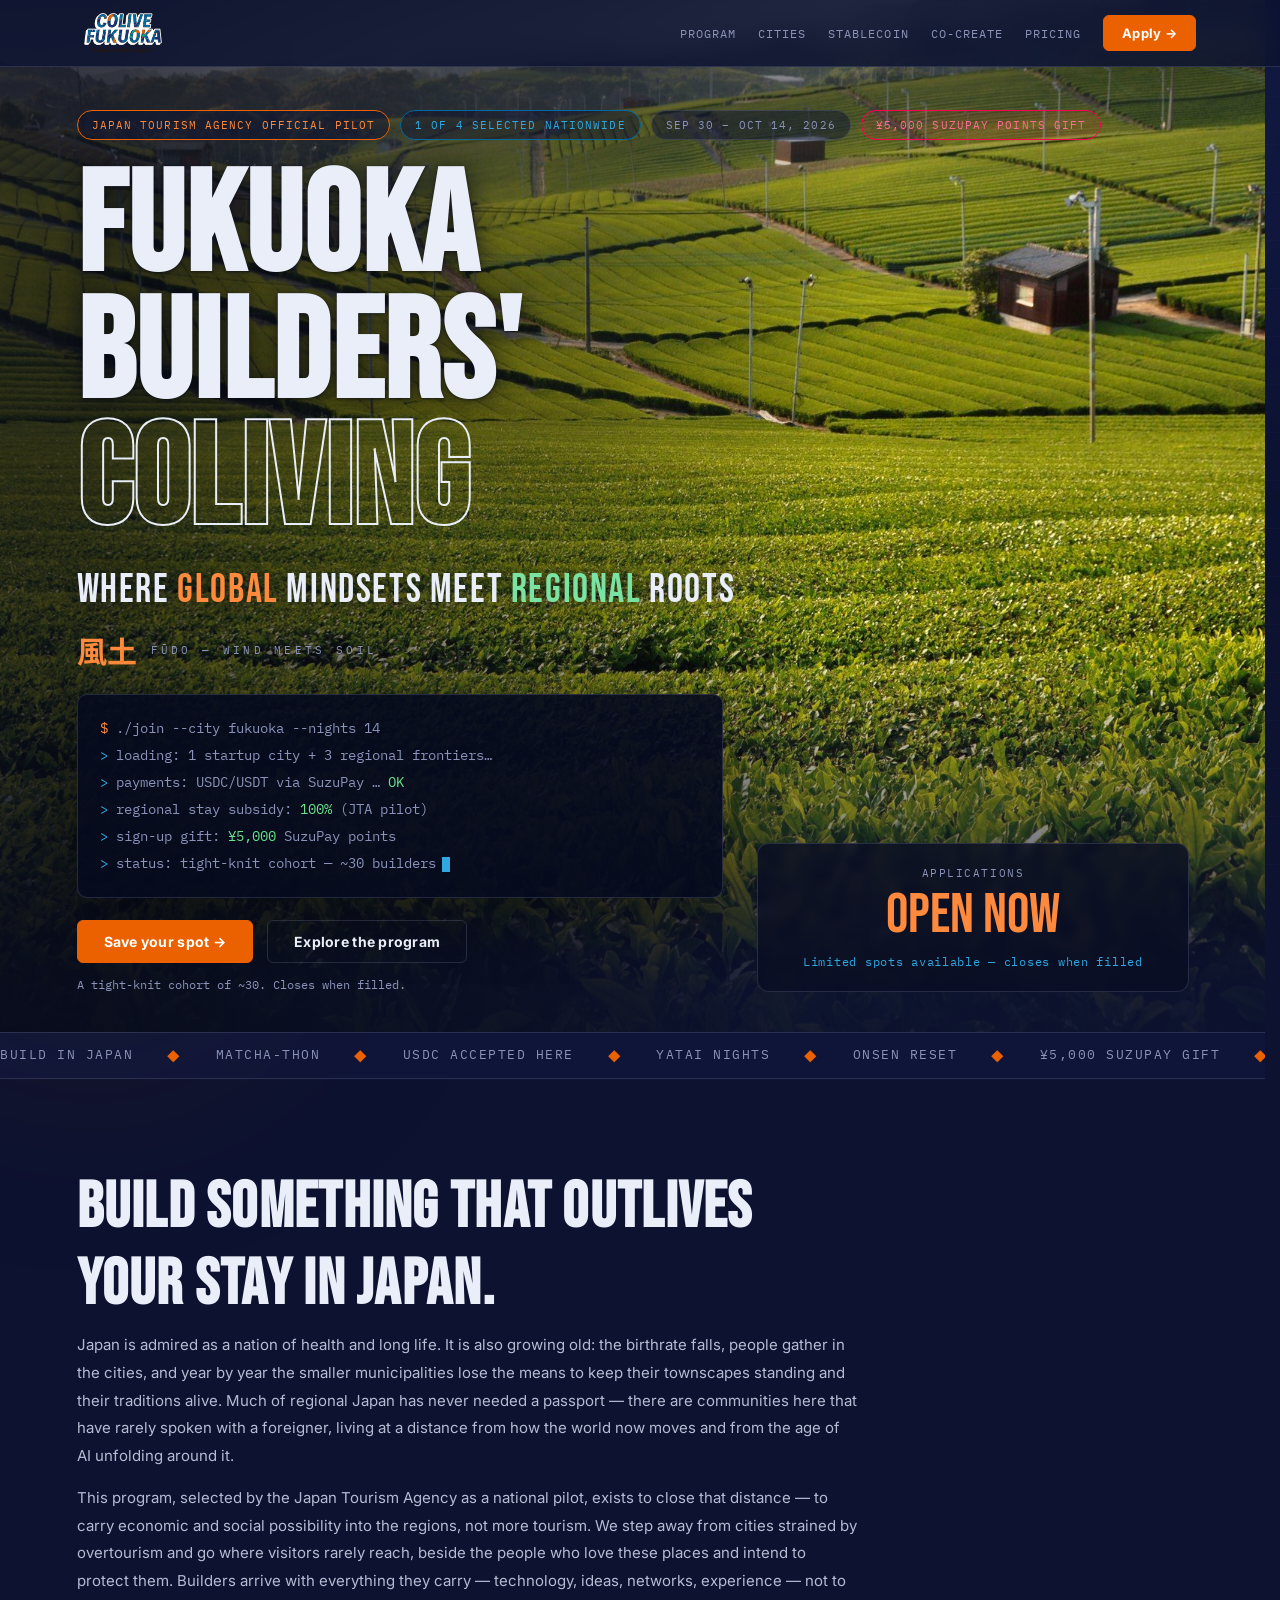
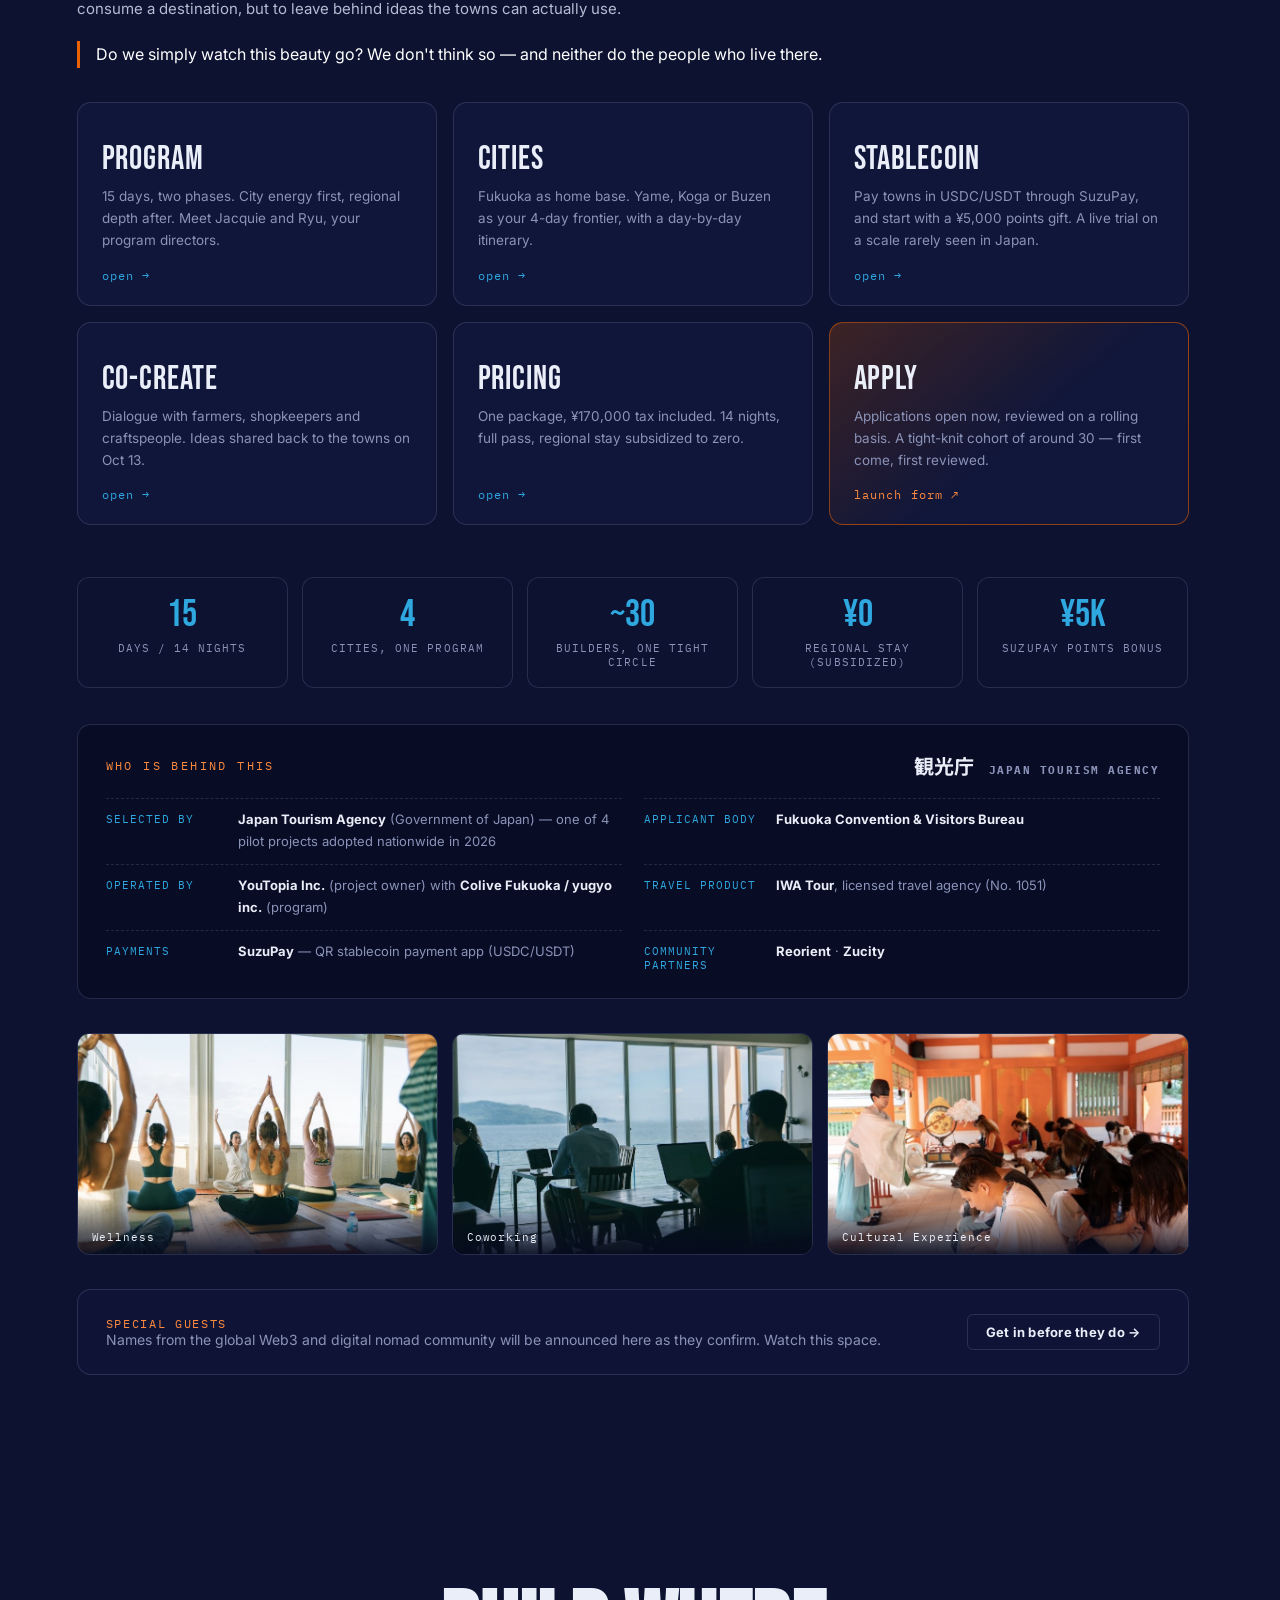
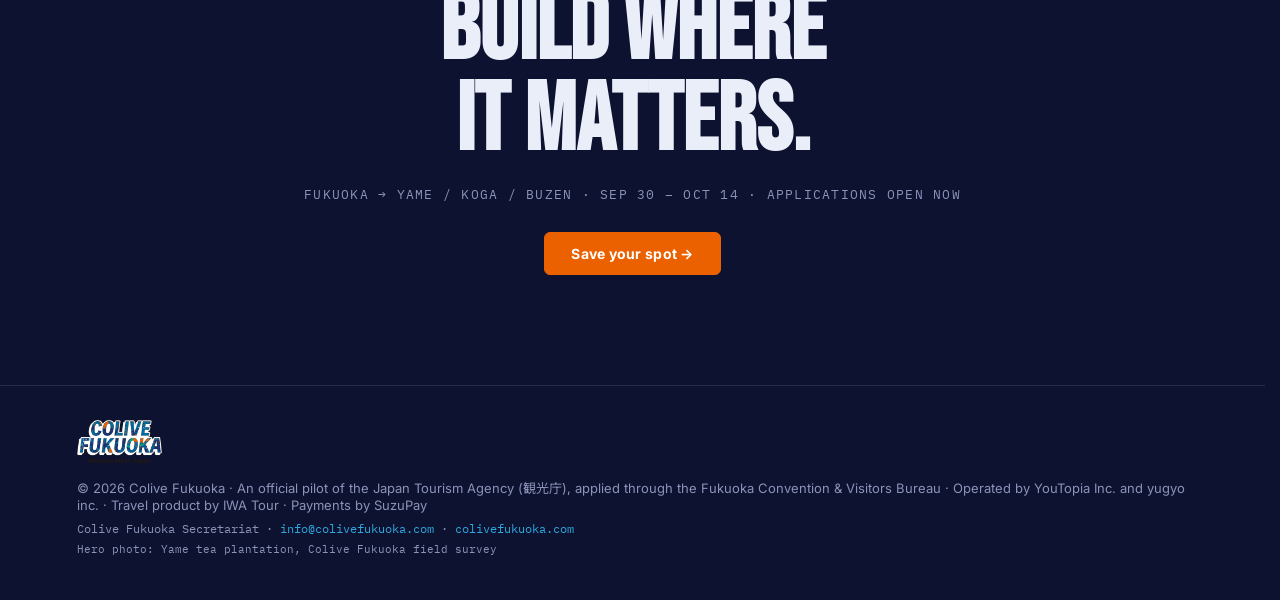
==== commit 4b0f1d2b: "Add files via upload" ====
--- a/index.html
+++ b/index.html
@@ -4,7 +4,7 @@
 <meta charset="UTF-8">
 <meta name="viewport" content="width=device-width, initial-scale=1">
 <title>Fukuoka Builders' Coliving | Sep 30 – Oct 14, 2026 | Colive Fukuoka</title>
-<meta name="description" content="A Japan Tourism Agency official pilot. 15 days for a tight-knit cohort of ~30 global builders across Fukuoka City, Yame, Koga and Buzen. Co-create with local communities, pay in USDC/USDT via stablecoin rails, and take home a working relationship with regional Japan. Applications close Sep 15.">
+<meta name="description" content="A Japan Tourism Agency official pilot. 15 days for a tight-knit cohort of ~30 global builders across Fukuoka City, Yame, Koga and Buzen. Co-create with local communities, pay in USDC/USDT via stablecoin rails, and take home a working relationship with regional Japan. Applications open now.">
 <meta name="keywords" content="digital nomad Japan, Web3 Japan, coliving Fukuoka, stablecoin payment Japan, USDC Japan, builders residency, Colive Fukuoka, Japan Tourism Agency pilot, Kyushu coliving">
 <link rel="canonical" href="https://builders.colivefukuoka.com/">
 <meta name="robots" content="index,follow,max-image-preview:large">
@@ -14,7 +14,7 @@
 <meta property="og:site_name" content="Colive Fukuoka">
 <meta property="og:locale" content="en_US">
 <meta property="og:title" content="Fukuoka Builders' Coliving | Sep 30 – Oct 14, 2026">
-<meta property="og:description" content="A Japan Tourism Agency official pilot: 15 days across Fukuoka City, Yame, Koga and Buzen for global builders. Live onchain payments, real regional co-creation. Applications close Sep 15.">
+<meta property="og:description" content="A Japan Tourism Agency official pilot: 15 days across Fukuoka City, Yame, Koga and Buzen for global builders. Live onchain payments, real regional co-creation. Applications open now.">
 <meta property="og:image" content="https://builders.colivefukuoka.com/og-image-v2.jpg">
 <meta property="og:image:width" content="1200">
 <meta property="og:image:height" content="630">
@@ -23,7 +23,7 @@
 <!-- Twitter card -->
 <meta name="twitter:card" content="summary_large_image">
 <meta name="twitter:title" content="Fukuoka Builders' Coliving | Sep 30 – Oct 14, 2026">
-<meta name="twitter:description" content="Japan Tourism Agency official pilot for a tight-knit cohort of ~30 builders. Fukuoka City + Yame, Koga, Buzen. Pay in USDC/USDT. Applications close Sep 15.">
+<meta name="twitter:description" content="Japan Tourism Agency official pilot for a tight-knit cohort of ~30 builders. Fukuoka City + Yame, Koga, Buzen. Pay in USDC/USDT. Applications open now.">
 <meta name="twitter:image" content="https://builders.colivefukuoka.com/og-image-v2.jpg">
 
 <link rel="icon" type="image/png" sizes="32x32" href="favicon-32.png">
@@ -185,14 +185,25 @@
 .tl{margin-top:34px;display:grid;gap:12px}
 .trow{display:grid;grid-template-columns:150px 1fr;gap:20px;border:1px solid var(--line);border-radius:12px;padding:18px 22px;background:rgba(20,27,69,.4)}
 .trow .d{font-family:var(--mono);font-size:12.5px;color:var(--orange-soft);letter-spacing:.06em;padding-top:3px}
+.trow .d-note{display:block;font-family:var(--mono);font-size:9.5px;color:var(--dim);letter-spacing:.05em;text-transform:uppercase;margin-top:5px}
 .trow h4{font-size:16.5px;margin-bottom:6px}
 .trow p{color:var(--dim);font-size:14px;line-height:1.7}
+.tl-link{color:var(--cyan);text-decoration:underline;text-underline-offset:2px}
+.tl-link:hover{color:var(--orange-soft)}
 .tags{display:flex;gap:8px;flex-wrap:wrap;margin-top:10px}
 .tag{font-family:var(--mono);font-size:10.5px;letter-spacing:.08em;text-transform:uppercase;border:1px solid var(--line);border-radius:999px;padding:5px 11px;color:var(--dim)}
 .video-slot{position:relative;border:1px solid var(--line);border-radius:14px;overflow:hidden;background:#080d26;aspect-ratio:16/9;margin:26px 0 8px;display:flex;align-items:center;justify-content:center}
 .video-slot .play{width:76px;height:76px;border-radius:50%;border:2px solid var(--orange);display:flex;align-items:center;justify-content:center;color:var(--orange);font-size:26px;padding-left:5px;background:rgba(235,97,0,.12)}
 .video-slot .vlab{position:absolute;left:22px;bottom:18px;font-family:var(--mono);font-size:12px;letter-spacing:.1em;text-transform:uppercase;color:var(--dim)}
 .video-slot iframe{position:absolute;inset:0;width:100%;height:100%;border:0}
+
+.directors{display:flex;gap:16px;margin:26px 0 8px}
+.director-card{flex:1 1 0;min-width:0;border:1px solid var(--line);border-radius:14px;background:rgba(20,27,69,.4);overflow:hidden}
+.director-card img{display:block;width:100%;aspect-ratio:3/2;object-fit:cover}
+.director-card .dinfo{padding:16px 18px 20px}
+.director-card h5{font-size:15.5px;margin-bottom:3px}
+.director-card .drole{font-family:var(--mono);font-size:10.5px;letter-spacing:.08em;text-transform:uppercase;color:var(--orange-soft);margin-bottom:10px}
+.director-card p{color:var(--dim);font-size:13px;line-height:1.65}
 .pcap{position:relative;border-radius:12px;overflow:hidden;border:1px solid var(--line)}
 .pcap img{width:100%;height:220px;object-fit:cover}
 .pcap .cap{position:absolute;left:0;right:0;bottom:0;padding:26px 14px 10px;background:linear-gradient(transparent,rgba(6,10,30,.9));font-family:var(--mono);font-size:11px;letter-spacing:.08em;color:var(--ink)}
@@ -249,6 +260,9 @@
 /* pricing */
 .price-grid{display:grid;grid-template-columns:1fr 1fr;gap:30px;margin-top:30px}
 .price-card{border:1px solid rgba(235,97,0,.5);border-radius:16px;padding:30px;background:linear-gradient(160deg,rgba(235,97,0,.12),rgba(20,27,69,.5) 55%)}
+.price-card.alt{border-color:rgba(0,105,160,.55);background:linear-gradient(160deg,rgba(0,105,160,.16),rgba(20,27,69,.5) 55%);max-width:640px}
+.passcard{margin-top:30px}
+.passcard .kicker{margin-bottom:14px}
 .amt{font-family:var(--disp);font-size:56px;line-height:1}
 .amt .tax{font-family:var(--mono);font-size:12px;color:var(--dim);margin-left:10px;letter-spacing:.08em}
 .approx{font-family:var(--mono);font-size:12px;color:var(--dim);margin:8px 0 20px}
@@ -314,6 +328,11 @@
   .trow{grid-template-columns:1fr;gap:6px}
   .scards{grid-template-columns:1fr}
   h1{font-size:clamp(56px,17vw,86px)}
+  .directors{gap:10px}
+  .director-card .dinfo{padding:10px 11px 13px}
+  .director-card h5{font-size:13px}
+  .director-card .drole{font-size:8.5px;margin-bottom:6px}
+  .director-card p{font-size:10.5px;line-height:1.5}
 }
 @media(prefers-reduced-motion:reduce){
   .marquee-track,.scroll-hint,.cursor{animation:none}
@@ -372,9 +391,9 @@
         </div>
       </div>
       <div class="deadline-card">
-        <div class="lab">Applications close</div>
-        <div class="date">Sep 15</div>
-        <div class="count" id="countdown" aria-live="off"></div>
+        <div class="lab">Applications</div>
+        <div class="date">Open now</div>
+        <div class="count">Limited spots available — closes when filled</div>
       </div>
     </div>
   </div>
@@ -411,7 +430,7 @@
     <div class="mod-grid">
       <button class="mod" data-open="program">
         <span><span class="name" style="display:block">Program</span>
-        <span class="desc" style="display:block">15 days, two phases. City energy first, regional depth after. Meet Jacquie, your program director.</span></span>
+        <span class="desc" style="display:block">15 days, two phases. City energy first, regional depth after. Meet Jacquie and Ryu, your program directors.</span></span>
         <span class="go">open →</span>
       </button>
       <button class="mod" data-open="cities">
@@ -436,7 +455,7 @@
       </button>
       <a class="mod apply" href="https://forms.gle/dgarMGdLXGFriPE67" target="_blank" rel="noopener" style="text-decoration:none">
         <span><span class="name" style="display:block">Apply</span>
-        <span class="desc" style="display:block">Applications close Sep 15. A tight-knit cohort of around 30 — first come, first reviewed.</span></span>
+        <span class="desc" style="display:block">Applications open now, reviewed on a rolling basis. A tight-knit cohort of around 30 — first come, first reviewed.</span></span>
         <span class="go">launch form ↗</span>
       </a>
     </div>
@@ -498,15 +517,33 @@
         for the next model of location-independent living.
       </p>
 
-      <div class="video-slot" id="film">
-        <!-- Jacquie intro video: when the URL is ready, replace the two placeholder lines below with:
-             <iframe src="https://www.youtube.com/embed/VIDEO_ID" title="Meet Jacquie Wortley, Program Director" loading="lazy" allow="accelerometer; autoplay; clipboard-write; encrypted-media; gyroscope; picture-in-picture" allowfullscreen></iframe> -->
-        <div class="play" aria-hidden="true">▶</div>
-        <div class="vlab">Meet your Program Director — Jacquie Wortley · film coming soon</div>
-      </div>
-      <p class="lede" style="font-size:13.5px">Jacquie has designed builder programs and community residencies around the world. During your two weeks she runs the Engineering Cafe workshops and shares what global builder communities have learned about working with places like Fukuoka.</p>
+      <div class="kicker" style="margin:26px 0 14px">Meet your program directors</div>
+      <div class="directors">
+        <div class="director-card">
+          <img src="director-jacquie.jpg" alt="Jacquie Wortley, Program Director">
+          <div class="dinfo">
+            <h5>Jacquie Wortley</h5>
+            <div class="drole">Program Director</div>
+            <p>Jacquie brings a decade of UX and product research to questions of sustainable innovation, work she's now applying to the collaboration with rural tea farmers. She believes the best-designed systems regenerate the places they touch rather than extract from them.</p>
+          </div>
+        </div>
+        <div class="director-card">
+          <img src="director-ryu.jpg" alt="Ryu, Program Director">
+          <div class="dinfo">
+            <h5>Ryu</h5>
+            <div class="drole">Program Director</div>
+            <p>Co-founder of 369meteor. Co-organizer of Zō Village, a Fracton Ventures member, and a Network School residential. Combining insights from global experimental communities with grassroots execution.</p>
+          </div>
+        </div>
+      </div>
+      <div class="kicker" style="margin:26px 0 14px">Your schedule at a glance</div>
 
       <div class="tl">
+        <div class="trow"><div class="d">Sep 30 – Oct 11</div><div>
+          <h4>Phase 1 — the startup base</h4>
+          <p>11 nights in Fukuoka City with full access to <a class="tl-link" href="https://www.colivefukuoka.com/2026" target="_blank" rel="noopener">Colive Fukuoka 2026</a>: Ikigai Summit, Co-creator's Week, Ramen Tech Startup Conference, daily meetups and yatai stools shared with local founders.</p>
+          <div class="tags"><span class="tag">Ikigai Summit</span><span class="tag">Ramen Tech</span><span class="tag">Daily meetups</span></div>
+        </div></div>
         <div class="trow"><div class="d">Sep 30</div><div>
           <h4>Check-in — Fukuoka City</h4>
           <p>Arrive at Hakata Place, meet your cohort, and roll straight into the Colive Fukuoka opening reception. The October Program starts around you from day one.</p>
@@ -522,18 +559,13 @@
           <p>A hands-on workshop within the Ikigai Academy on the stablecoin pilot: how SuzuPay works, how your spending feeds the trial, and what Japan wants to learn from it.</p>
           <div class="tags"><span class="tag">Ikigai Academy</span><span class="tag">Stablecoin pilot briefing</span><span class="tag">English session</span></div>
         </div></div>
-        <div class="trow"><div class="d">Sep 30 – Oct 11</div><div>
-          <h4>Phase 1 — the startup base</h4>
-          <p>11 nights in Fukuoka City with full access to the October Program: Ikigai Summit, Co-creator's Week, Ramen Tech Startup Conference, daily meetups and yatai stools shared with local founders.</p>
-          <div class="tags"><span class="tag">Ikigai Summit</span><span class="tag">Ramen Tech</span><span class="tag">Daily meetups</span></div>
-        </div></div>
-        <div class="trow"><div class="d">Oct 5 – 8</div><div>
+        <div class="trow"><div class="d">Oct 6 – 9<span class="d-note">1 day only</span></div><div>
           <h4>Engineering Cafe — workshops &amp; office hours</h4>
-          <p>Jacquie leads research and design workshops built on her global community experience. Office hours with mentors across Web3, AI and design (Oct 5 is excursion day, workshops run around it).</p>
+          <p>Jacquie leads a one-day research and design workshop built on her global community experience, plus office hours with mentors across Web3, AI and design.</p>
           <div class="tags"><span class="tag">Engineering Cafe</span><span class="tag">Office Hours</span></div>
         </div></div>
         <div class="trow"><div class="d">Oct 11 – 14</div><div>
-          <h4>Phase 2 — your regional frontier</h4>
+          <h4>Phase 2 — 4 Days in your chosen town.</h4>
           <p>Choose Yame, Koga or Buzen. Three nights, fully subsidized under the JTA pilot. Walk the fields and shopping streets, talk with the people who run them, and shape ideas together. On Oct 13 you share those ideas back with the community.</p>
           <div class="tags"><span class="tag">3 nights free</span><span class="tag">Community manager on the ground</span><span class="tag">Oct 13 idea sharing</span></div>
         </div></div>
@@ -733,8 +765,8 @@
             <div class="ci"><span class="check">✓</span><span>Curated workshops &amp; local network introductions</span></div>
             <div class="ci"><span class="check">✓</span><span><b>¥5,000 SuzuPay points sign-up gift</b> for local spending</span></div>
           </div>
-          <a class="btn" href="https://forms.gle/dgarMGdLXGFriPE67" target="_blank" rel="noopener">Apply — closes Sep 15</a>
-          <div class="fine">Application window: Aug 8 – Sep 15 · ~30 seats · first come, first reviewed · Purchased as a travel product of IWA Tour (registered travel agency)</div>
+          <a class="btn" href="https://forms.gle/dgarMGdLXGFriPE67" target="_blank" rel="noopener">Apply now</a>
+          <div class="fine">Applications open on a rolling basis · ~30 seats · first come, first reviewed · Purchased as a travel product of IWA Tour (registered travel agency)</div>
         </div>
         <div>
           <div class="fit-item">
@@ -751,7 +783,7 @@
           </div>
           <div class="fit-item">
             <h5>Already hold a Colive Fukuoka 2026 pass?</h5>
-            <p>We'll stay flexible. An add-on route to join the Builders experience — including the regional stay — is being finalized, and details will be announced here. Mention your pass when you get in touch and we'll sort it out with you.</p>
+            <p>Use the accommodation-only plan below — same 14 nights, 15 days, no second Standard Pass to buy.</p>
           </div>
           <div class="bring">
             You bring: your project, your edge, a generous mindset.<br>
@@ -759,6 +791,24 @@
           </div>
         </div>
       </div>
+
+      <div class="passcard">
+        <div class="kicker">For Colive Fukuoka Pass holders</div>
+        <div class="price-card alt">
+          <div class="amt">¥107,000<span class="tax">Tax incl.</span></div>
+          <div class="approx">approx. €580 — actual charge depends on FX at payment</div>
+          <div class="checklist">
+            <div class="ci"><span class="check">✓</span><span><b>14 nights, 15 days</b> — 11 in Fukuoka City (Hakata Place) + 3 in your regional hub, fully subsidized by the JTA pilot</span></div>
+            <div class="ci"><span class="check">✓</span><span><b>Accommodation only</b> — no Colive Fukuoka 2026 Standard Pass included, for builders who already hold one</span></div>
+            <div class="ci"><span class="check">✓</span><span>On-the-ground <b>community managers</b> in every hub</span></div>
+            <div class="ci"><span class="check">✓</span><span>Curated workshops &amp; local network introductions</span></div>
+            <div class="ci"><span class="check">✓</span><span><b>¥5,000 SuzuPay points sign-up gift</b> for local spending</span></div>
+          </div>
+          <a class="btn" href="https://docs.google.com/forms/d/e/1FAIpQLSc9D9WFtK87Ow7epC72SrNtQMSiHA07GT16XjPyOsml1G6rzQ/viewform?usp=send_form" target="_blank" rel="noopener">Apply now</a>
+          <div class="fine">For applicants who already hold a valid Colive Fukuoka 2026 Pass · Applications open on a rolling basis · ~30 seats · first come, first reviewed · Purchased as a travel product of IWA Tour (registered travel agency)</div>
+        </div>
+      </div>
+
       <div class="cancel">
         <div class="kicker">Cancellation policy</div>
         <div class="blist">
@@ -775,7 +825,7 @@
 <div class="final">
   <div class="wrap">
     <h2>Build where<br>it matters.</h2>
-    <div class="sub">fukuoka → yame / koga / buzen · sep 30 – oct 14 · applications close sep 15</div>
+    <div class="sub">fukuoka → yame / koga / buzen · sep 30 – oct 14 · applications open now</div>
     <a class="btn" href="https://forms.gle/dgarMGdLXGFriPE67" target="_blank" rel="noopener">Save your spot →</a>
   </div>
 </div>
@@ -858,19 +908,6 @@
   var h=location.hash.replace('#','');
   if(order.indexOf(h)>=0)open(h);
 
-  // countdown to application close (JST end of Sep 15)
-  var cd=document.getElementById('countdown');
-  if(cd){
-    var end=new Date('2026-09-15T23:59:59+09:00').getTime();
-    function tick(){
-      var ms=end-Date.now();
-      if(ms<=0){cd.textContent='applications closing';return}
-      var d=Math.floor(ms/86400000),hh=Math.floor(ms%86400000/3600000),mm=Math.floor(ms%3600000/60000);
-      cd.textContent='T-minus '+d+'d '+hh+'h '+mm+'m';
-      setTimeout(tick,30000);
-    }
-    tick();
-  }
 
 })();
 </script>
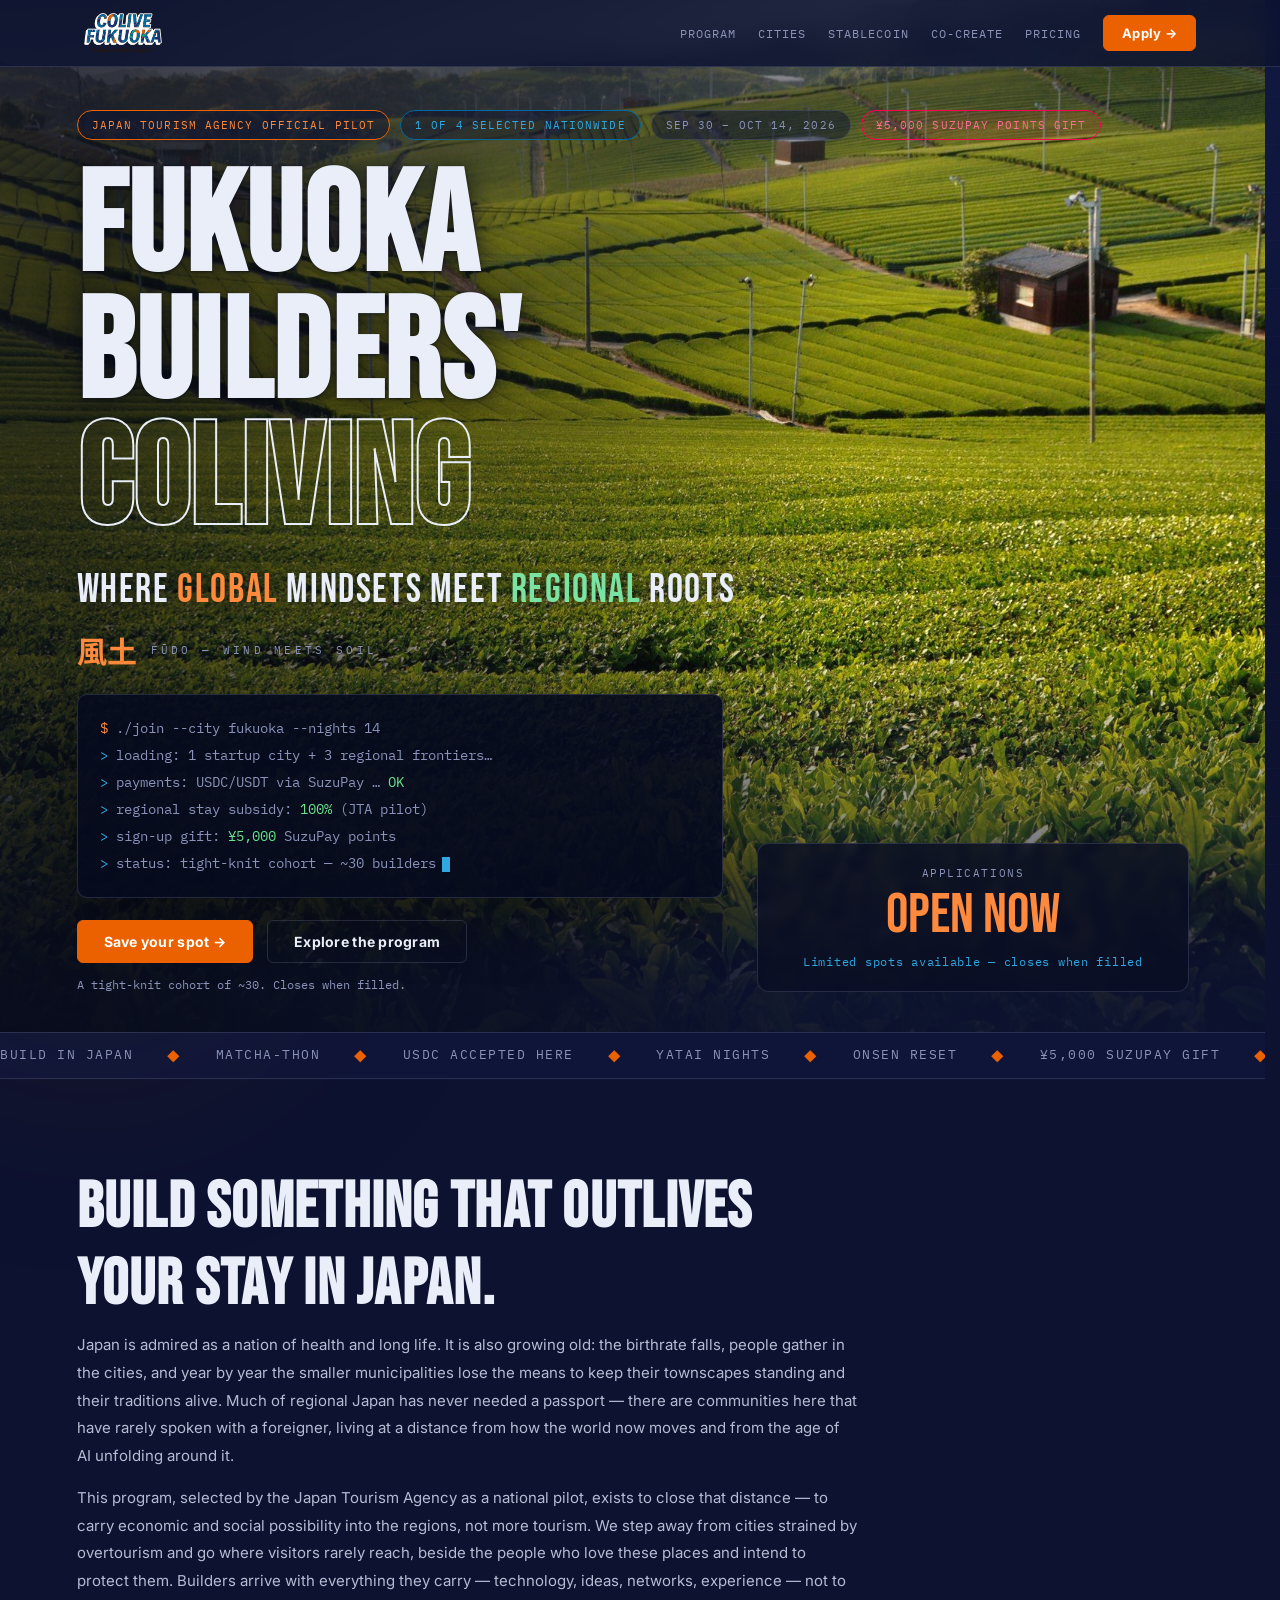
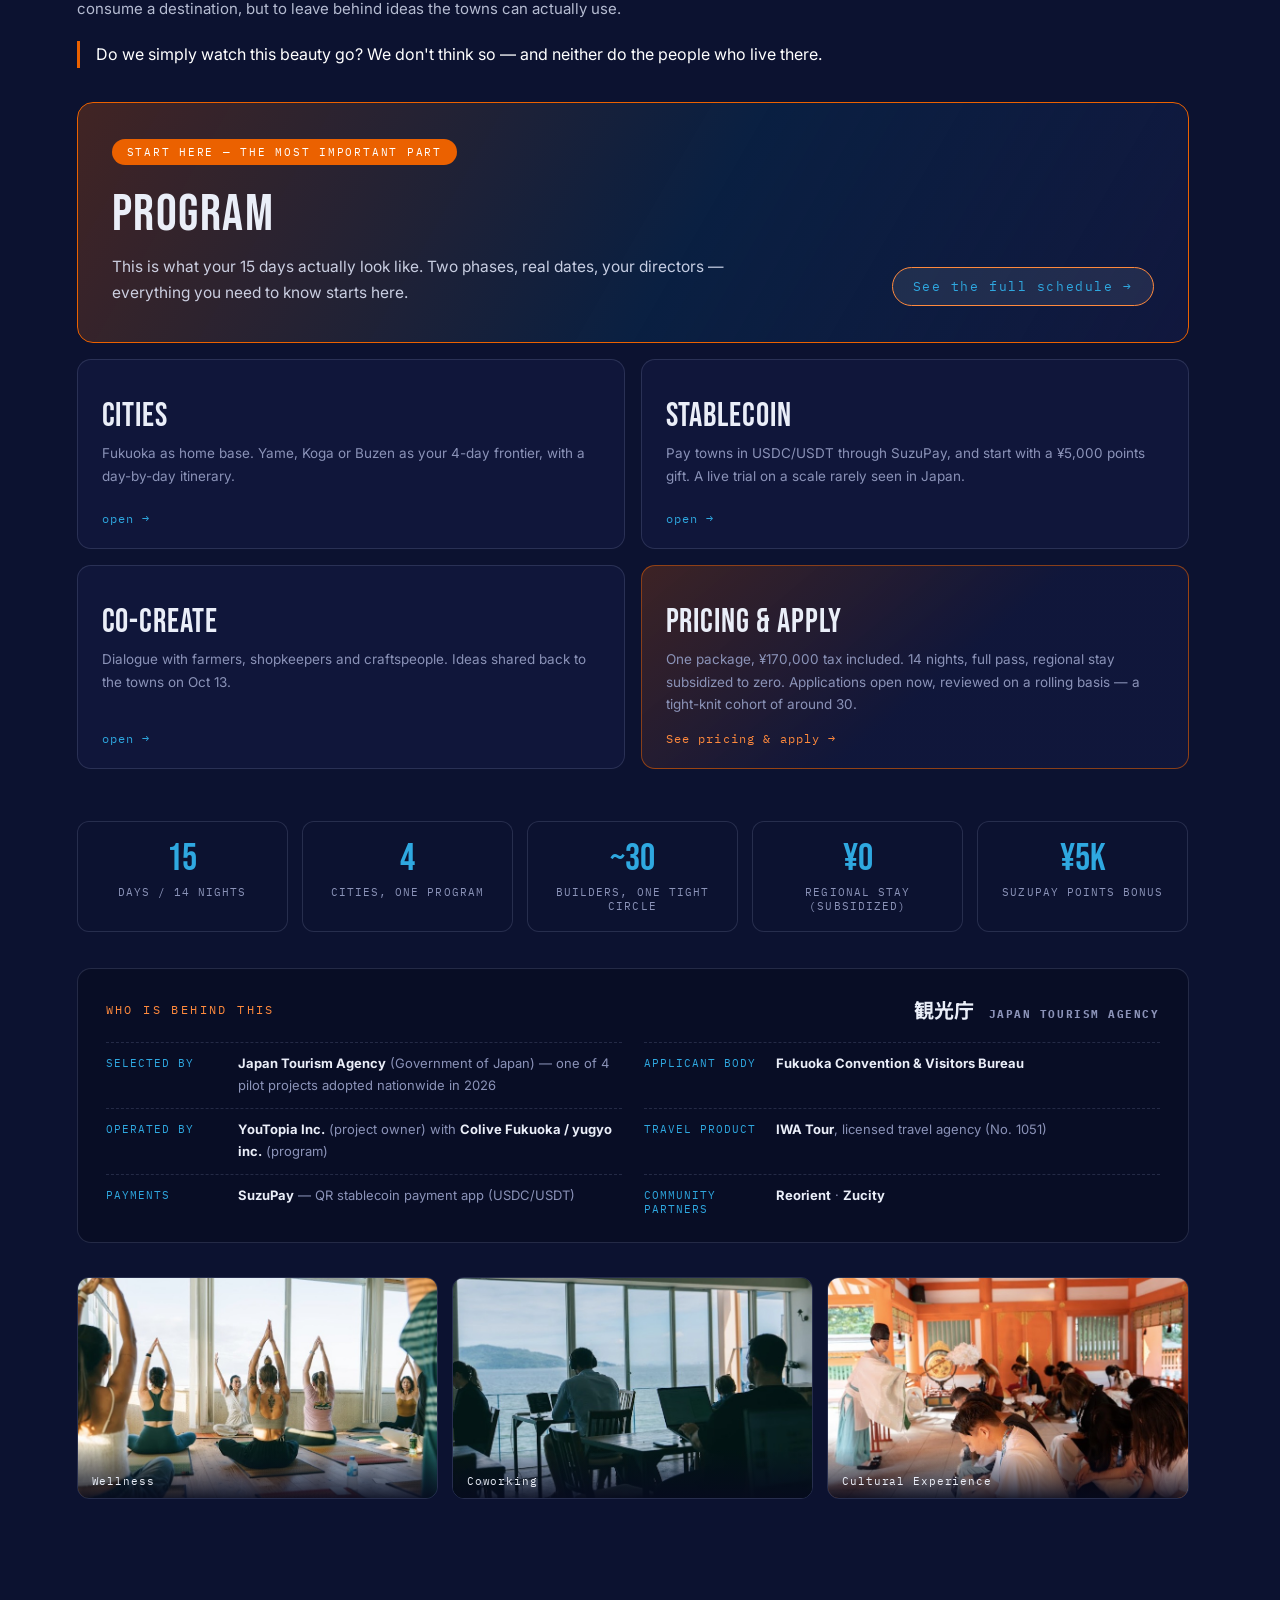
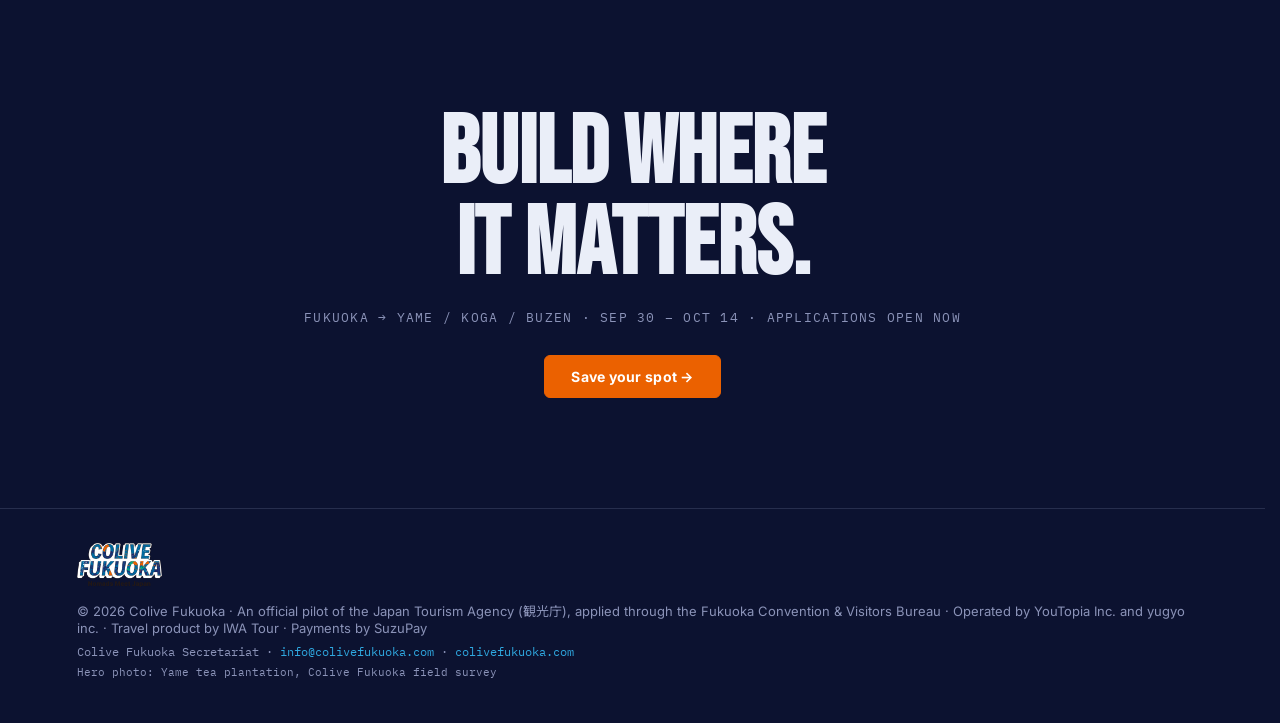
==== commit 5e7d5895: "Add files via upload" ====
--- a/index.html
+++ b/index.html
@@ -148,7 +148,7 @@
 .kicker{font-family:var(--mono);font-size:12px;letter-spacing:.2em;text-transform:uppercase;color:var(--orange-soft);margin-bottom:14px}
 .launcher h2{font-family:var(--disp);font-size:clamp(38px,5.4vw,64px);letter-spacing:.02em;text-transform:uppercase;margin-bottom:8px}
 .launcher .sub{color:var(--dim);font-size:15.5px;max-width:640px;line-height:1.7;margin-bottom:42px}
-.mod-grid{display:grid;grid-template-columns:repeat(3,1fr);gap:16px}
+.mod-grid{display:grid;grid-template-columns:repeat(2,1fr);gap:16px}
 .mod{position:relative;border:1px solid var(--line);border-radius:14px;background:rgba(20,27,69,.5);padding:26px 24px 22px;cursor:pointer;text-align:left;color:var(--ink);font-family:var(--sans);overflow:hidden;transition:transform .18s,border-color .18s,box-shadow .18s;min-height:190px;display:flex;flex-direction:column;justify-content:space-between}
 .mod:hover{transform:translateY(-4px);border-color:var(--cyan);box-shadow:0 18px 50px rgba(0,0,0,.45)}
 .mod .idx{font-family:var(--mono);font-size:11px;letter-spacing:.18em;color:var(--dim)}
@@ -159,6 +159,13 @@
 .mod:hover::after{opacity:1}
 .mod.apply{background:linear-gradient(140deg,rgba(235,97,0,.22),rgba(20,27,69,.5) 55%);border-color:rgba(235,97,0,.55)}
 .mod.apply .go{color:var(--orange-soft)}
+.mod-featured{width:100%;min-height:0;display:block;margin-bottom:16px;padding:36px 34px;border:1px solid var(--orange);border-radius:16px;background:linear-gradient(120deg,rgba(235,97,0,.24),rgba(0,105,160,.16) 55%,rgba(20,27,69,.65));position:relative;overflow:hidden}
+.mod-featured:hover{transform:translateY(-4px);border-color:var(--orange-soft);box-shadow:0 20px 60px rgba(235,97,0,.28)}
+.mod-featured .eyebrow{display:inline-block;font-family:var(--mono);font-size:11px;letter-spacing:.16em;text-transform:uppercase;color:#fff;background:var(--orange);border-radius:999px;padding:6px 15px;margin-bottom:18px}
+.mod-featured-body{display:flex;align-items:flex-end;justify-content:space-between;gap:26px;flex-wrap:wrap}
+.mod-featured .name{font-size:clamp(34px,4.4vw,52px);margin:0 0 8px}
+.mod-featured .desc{font-size:15.5px;line-height:1.7;max-width:640px;color:rgba(230,236,255,.85)}
+.mod-featured .go{font-size:13px;letter-spacing:.12em;white-space:nowrap;background:rgba(255,255,255,.08);border:1px solid var(--orange-soft);border-radius:999px;padding:10px 20px;margin-top:0}
 .stats{display:grid;grid-template-columns:repeat(5,1fr);gap:14px;margin:52px 0 0}
 .stat{border:1px solid var(--line);border-radius:12px;padding:18px 14px;text-align:center;background:rgba(12,18,48,.5)}
 .stat .num{font-family:var(--disp);font-size:38px;color:var(--cyan);line-height:1}
@@ -182,16 +189,28 @@
 .lede b{color:var(--ink)}
 
 /* shared content styles */
-.tl{margin-top:34px;display:grid;gap:12px}
-.trow{display:grid;grid-template-columns:150px 1fr;gap:20px;border:1px solid var(--line);border-radius:12px;padding:18px 22px;background:rgba(20,27,69,.4)}
-.trow .d{font-family:var(--mono);font-size:12.5px;color:var(--orange-soft);letter-spacing:.06em;padding-top:3px}
-.trow .d-note{display:block;font-family:var(--mono);font-size:9.5px;color:var(--dim);letter-spacing:.05em;text-transform:uppercase;margin-top:5px}
-.trow h4{font-size:16.5px;margin-bottom:6px}
-.trow p{color:var(--dim);font-size:14px;line-height:1.7}
+.tl-scroller{position:relative;margin-top:22px}
+.tl{display:flex;gap:16px;overflow-x:auto;padding:6px 2px 16px;scroll-snap-type:x proximity;-webkit-overflow-scrolling:touch}
+.tl::-webkit-scrollbar{height:6px}
+.tl::-webkit-scrollbar-thumb{background:var(--line);border-radius:999px}
+.tl-hint{font-family:var(--mono);font-size:10.5px;letter-spacing:.1em;text-transform:uppercase;color:var(--dim);margin-bottom:8px}
+.tl-hint .arrow{color:var(--cyan)}
+.trow{flex:0 0 300px;scroll-snap-align:start;border:1px solid var(--line);border-radius:12px;padding:20px 22px;background:rgba(20,27,69,.4);display:flex;flex-direction:column}
+.trow.overview{flex-basis:280px;background:rgba(0,105,160,.14);border-color:rgba(0,105,160,.5)}
+.trow .d{display:flex;flex-direction:column;align-items:flex-start;gap:4px;font-family:var(--mono);font-size:12.5px;color:var(--orange-soft);letter-spacing:.06em}
+.trow .d-note{display:inline-block;font-family:var(--mono);font-size:9.5px;color:var(--dim);letter-spacing:.05em;text-transform:uppercase;margin-top:6px}
+.pri-tag{display:inline-block;font-family:var(--mono);font-size:9.5px;letter-spacing:.12em;text-transform:uppercase;border-radius:999px;padding:4px 11px;margin-top:8px}
+.pri-tag.must{color:#fff;background:var(--orange);border:1px solid var(--orange)}
+.pri-tag.flex{color:var(--dim);background:transparent;border:1px solid var(--line)}
+.trow h4{font-size:16.5px;margin:10px 0 6px}
+.trow p{color:var(--dim);font-size:13.5px;line-height:1.65;flex:1}
 .tl-link{color:var(--cyan);text-decoration:underline;text-underline-offset:2px}
 .tl-link:hover{color:var(--orange-soft)}
 .tags{display:flex;gap:8px;flex-wrap:wrap;margin-top:10px}
 .tag{font-family:var(--mono);font-size:10.5px;letter-spacing:.08em;text-transform:uppercase;border:1px solid var(--line);border-radius:999px;padding:5px 11px;color:var(--dim)}
+.city-links{display:flex;gap:8px;flex-wrap:wrap;margin-top:12px}
+.city-links a{font-family:var(--mono);font-size:11px;letter-spacing:.06em;text-transform:uppercase;border:1px solid var(--cyan);border-radius:999px;padding:6px 15px;color:var(--cyan);text-decoration:none;transition:.15s}
+.city-links a:hover{background:var(--cyan);color:#08122a}
 .video-slot{position:relative;border:1px solid var(--line);border-radius:14px;overflow:hidden;background:#080d26;aspect-ratio:16/9;margin:26px 0 8px;display:flex;align-items:center;justify-content:center}
 .video-slot .play{width:76px;height:76px;border-radius:50%;border:2px solid var(--orange);display:flex;align-items:center;justify-content:center;color:var(--orange);font-size:26px;padding-left:5px;background:rgba(235,97,0,.12)}
 .video-slot .vlab{position:absolute;left:22px;bottom:18px;font-family:var(--mono);font-size:12px;letter-spacing:.1em;text-transform:uppercase;color:var(--dim)}
@@ -289,11 +308,6 @@
 .off-item .ov b{color:var(--ink)}
 @media(max-width:960px){.off-grid{grid-template-columns:1fr}}
 
-/* guests */
-.guests{border:1px solid var(--line);border-radius:14px;margin-top:34px;padding:24px 28px;background:rgba(20,27,69,.4);display:flex;align-items:center;justify-content:space-between;gap:18px;flex-wrap:wrap}
-.guests .gl{font-family:var(--mono);font-size:12px;letter-spacing:.14em;text-transform:uppercase;color:var(--orange-soft)}
-.guests .gt2{font-size:14px;color:var(--dim)}
-
 /* final + footer */
 .os-philo{max-width:780px;margin:6px 0 34px}
 .os-philo p{color:rgba(230,236,255,.78);font-size:15px;line-height:1.85;margin:0 0 14px}
@@ -320,12 +334,15 @@
   .strip3{grid-template-columns:1fr}
   .panel-card{margin:0;border-radius:0;min-height:100svh}
   .panel-body{padding:28px 22px 60px}
+  .mod-featured{padding:28px 24px}
+  .mod-featured-body{align-items:flex-start}
 }
 @media(max-width:600px){
   .nav-links button,.nav-links a.plain{display:none}
   .mod-grid{grid-template-columns:1fr}
+  .mod-featured .go{padding:9px 16px}
   .stats{grid-template-columns:repeat(2,1fr)}
-  .trow{grid-template-columns:1fr;gap:6px}
+  .trow{flex-basis:260px}
   .scards{grid-template-columns:1fr}
   h1{font-size:clamp(56px,17vw,86px)}
   .directors{gap:10px}
@@ -427,12 +444,15 @@
       <p>This program, selected by the Japan Tourism Agency as a national pilot, exists to close that distance — to carry economic and social possibility into the regions, not more tourism. We step away from cities strained by overtourism and go where visitors rarely reach, beside the people who love these places and intend to protect them. Builders arrive with everything they carry — technology, ideas, networks, experience — not to consume a destination, but to leave behind ideas the towns can actually use.</p>
       <div class="pull">Do we simply watch this beauty go? We don't think so — and neither do the people who live there.</div>
     </div>
+    <button class="mod mod-featured" data-open="program">
+      <span class="eyebrow">Start here — the most important part</span>
+      <span class="mod-featured-body">
+        <span><span class="name" style="display:block">Program</span>
+        <span class="desc" style="display:block">This is what your 15 days actually look like. Two phases, real dates, your directors — everything you need to know starts here.</span></span>
+        <span class="go">See the full schedule →</span>
+      </span>
+    </button>
     <div class="mod-grid">
-      <button class="mod" data-open="program">
-        <span><span class="name" style="display:block">Program</span>
-        <span class="desc" style="display:block">15 days, two phases. City energy first, regional depth after. Meet Jacquie and Ryu, your program directors.</span></span>
-        <span class="go">open →</span>
-      </button>
       <button class="mod" data-open="cities">
         <span><span class="name" style="display:block">Cities</span>
         <span class="desc" style="display:block">Fukuoka as home base. Yame, Koga or Buzen as your 4-day frontier, with a day-by-day itinerary.</span></span>
@@ -448,16 +468,11 @@
         <span class="desc" style="display:block">Dialogue with farmers, shopkeepers and craftspeople. Ideas shared back to the towns on Oct 13.</span></span>
         <span class="go">open →</span>
       </button>
-      <button class="mod" data-open="pricing">
-        <span><span class="name" style="display:block">Pricing</span>
-        <span class="desc" style="display:block">One package, ¥170,000 tax included. 14 nights, full pass, regional stay subsidized to zero.</span></span>
-        <span class="go">open →</span>
+      <button class="mod apply" data-open="pricing">
+        <span><span class="name" style="display:block">Pricing &amp; Apply</span>
+        <span class="desc" style="display:block">One package, ¥170,000 tax included. 14 nights, full pass, regional stay subsidized to zero. Applications open now, reviewed on a rolling basis — a tight-knit cohort of around 30.</span></span>
+        <span class="go">See pricing &amp; apply →</span>
       </button>
-      <a class="mod apply" href="https://forms.gle/dgarMGdLXGFriPE67" target="_blank" rel="noopener" style="text-decoration:none">
-        <span><span class="name" style="display:block">Apply</span>
-        <span class="desc" style="display:block">Applications open now, reviewed on a rolling basis. A tight-knit cohort of around 30 — first come, first reviewed.</span></span>
-        <span class="go">launch form ↗</span>
-      </a>
     </div>
     <div class="stats">
       <div class="stat"><div class="num">15</div><div class="lab">Days / 14 nights</div></div>
@@ -484,13 +499,6 @@
       <div class="pcap"><img src="strip-torii.jpg" alt="Builders walking through vermilion torii gates" loading="lazy"><div class="cap">Wellness</div></div>
       <div class="pcap"><img src="strip-matcha.jpg" alt="Hand-whisking matcha in Yame" loading="lazy"><div class="cap">Coworking</div></div>
       <div class="pcap"><img src="strip-kimono.jpg" alt="Kagura performer in traditional costume" loading="lazy"><div class="cap">Cultural Experience</div></div>
-    </div>
-    <div class="guests">
-      <div>
-        <div class="gl">Special guests</div>
-        <div class="gt2">Names from the global Web3 and digital nomad community will be announced here as they confirm. Watch this space.</div>
-      </div>
-      <a class="btn ghost sm" href="https://forms.gle/dgarMGdLXGFriPE67" target="_blank" rel="noopener">Get in before they do →</a>
     </div>
   </div>
 </section>
@@ -537,38 +545,61 @@
         </div>
       </div>
       <div class="kicker" style="margin:26px 0 14px">Your schedule at a glance</div>
-
+      <div class="tl-hint">Sep 30 – Oct 2 is the core — everything after is yours to shape <span class="arrow">→</span> scroll for the full run</div>
+
+      <div class="tl-scroller">
       <div class="tl">
-        <div class="trow"><div class="d">Sep 30 – Oct 11</div><div>
-          <h4>Phase 1 — the startup base</h4>
-          <p>11 nights in Fukuoka City with full access to <a class="tl-link" href="https://www.colivefukuoka.com/2026" target="_blank" rel="noopener">Colive Fukuoka 2026</a>: Ikigai Summit, Co-creator's Week, Ramen Tech Startup Conference, daily meetups and yatai stools shared with local founders.</p>
+        <div class="trow overview"><div class="d">Sep 30 – Oct 14</div><div>
+          <h4>The whole arc</h4>
+          <p>11 nights in Fukuoka City with full access to <a class="tl-link" href="https://www.colivefukuoka.com/2026" target="_blank" rel="noopener">Colive Fukuoka 2026</a>, then 3 nights deep in one region. Sep 30 – Oct 2 is fixed and shared by the whole cohort; everything from Oct 6 on is flexible, so you can shape it around your own work.</p>
           <div class="tags"><span class="tag">Ikigai Summit</span><span class="tag">Ramen Tech</span><span class="tag">Daily meetups</span></div>
         </div></div>
         <div class="trow"><div class="d">Sep 30</div><div>
-          <h4>Check-in — Fukuoka City</h4>
-          <p>Arrive at Hakata Place, meet your cohort, and roll straight into the Colive Fukuoka opening reception. The October Program starts around you from day one.</p>
-          <div class="tags"><span class="tag">Hakata Place</span><span class="tag">Opening reception</span></div>
+          <h4>Your stay starts — Check-in &amp; Opening Party</h4>
+          <p>Arrive at Hakata Place and meet your cohort. That evening, the <a class="tl-link" href="https://community.colivefukuoka.com/opening-party" target="_blank" rel="noopener">Colive Fukuoka Opening Party</a> kicks the whole month off, open dialogue with the full community from hour one.</p>
+          <div class="tags"><span class="tag">Hakata Place</span><span class="tag">Opening Party</span></div>
         </div></div>
         <div class="trow"><div class="d">Oct 1</div><div>
-          <h4>Meet your regions — lunch &amp; Destination Pitch</h4>
-          <p>Lunch with the community managers from Yame, Koga and Buzen, then the Destination Pitch: each region makes its case, you start choosing your frontier.</p>
-          <div class="tags"><span class="tag">Community managers</span><span class="tag">Destination Pitch</span></div>
+          <h4>Ikigai Academy — lunch &amp; Destination Pitch</h4>
+          <p>12:30–14:00, community lunch with the local managers from Yame, Koga and Buzen. Right after, the Destination Pitch: each region makes its case, and you start choosing your frontier.</p>
+          <div class="tags"><span class="tag">12:30–14:00 Lunch</span><span class="tag">Destination Pitch</span></div>
+        </div></div>
+        <div class="trow"><div class="d">Oct 1</div><div>
+          <h4>Ikigai Academy — Directors meet the regions</h4>
+          <p>Straight after lunch, Jacquie and Ryu sit down in the open with the regional teams — a public dialogue on <a class="tl-link" href="https://community.colivefukuoka.com/where-can-we-build-something-that-m" target="_blank" rel="noopener">where we can build something that matters</a>, wherever the program takes you next.</p>
+          <div class="tags"><span class="tag">Open session</span><span class="tag">Jacquie &amp; Ryu</span></div>
         </div></div>
         <div class="trow"><div class="d">Oct 2 AM</div><div>
           <h4>SuzuPay workshop — inside Ikigai Academy</h4>
           <p>A hands-on workshop within the Ikigai Academy on the stablecoin pilot: how SuzuPay works, how your spending feeds the trial, and what Japan wants to learn from it.</p>
-          <div class="tags"><span class="tag">Ikigai Academy</span><span class="tag">Stablecoin pilot briefing</span><span class="tag">English session</span></div>
+          <div class="tags"><span class="tag">Stablecoin briefing</span><span class="tag">English session</span></div>
         </div></div>
-        <div class="trow"><div class="d">Oct 6 – 9<span class="d-note">1 day only</span></div><div>
-          <h4>Engineering Cafe — workshops &amp; office hours</h4>
-          <p>Jacquie leads a one-day research and design workshop built on her global community experience, plus office hours with mentors across Web3, AI and design.</p>
-          <div class="tags"><span class="tag">Engineering Cafe</span><span class="tag">Office Hours</span></div>
+        <div class="trow"><div class="d">Oct 6 AM<span class="pri-tag flex">Flexible</span></div><div>
+          <h4>Mastermind session</h4>
+          <p>A small-group mastermind: bring what you're building, trade honest feedback with fellow Builders and mentors, leave with a clearer next step.</p>
+          <div class="tags"><span class="tag">Small group</span><span class="tag">Peer feedback</span></div>
         </div></div>
-        <div class="trow"><div class="d">Oct 11 – 14</div><div>
-          <h4>Phase 2 — 4 Days in your chosen town.</h4>
-          <p>Choose Yame, Koga or Buzen. Three nights, fully subsidized under the JTA pilot. Walk the fields and shopping streets, talk with the people who run them, and shape ideas together. On Oct 13 you share those ideas back with the community.</p>
+        <div class="trow"><div class="d">Oct 8<span class="d-note">13:30–16:30</span><span class="pri-tag flex">Flexible</span></div><div>
+          <h4>Build With, Not For: Community Design Across Cultures</h4>
+          <p>Hosted by Jacquie &amp; Ryu. Global Builders and local founders and neighbors (Ramen Tech included) meet in the open to build toward ideas that create real, lasting value for the region. <b>Culture &amp; Community</b> gives you the context first — how East and West build community differently, and what rebuilding it looks like in Japan. <b>Ideas Worth Building</b> follows: design thinking and AI, moving from assumption to evidence through real 1:1 interviews with the people you'll be working alongside.</p>
+          <div class="tags"><span class="tag">Culture &amp; Community</span><span class="tag">Ideas Worth Building</span><span class="tag">Jacquie &amp; Ryu</span></div>
+        </div></div>
+        <div class="trow"><div class="d">Oct 9<span class="pri-tag flex">Flexible</span></div><div>
+          <h4>Colive Fukuoka Closing</h4>
+          <p>The official close of this year's Colive Fukuoka — one last open gathering with the whole community before Phase 2 begins.</p>
+          <div class="tags"><span class="tag">Closing gathering</span></div>
+        </div></div>
+        <div class="trow"><div class="d">Oct 11 – 14<span class="pri-tag flex">Flexible</span></div><div>
+          <h4>Phase 2 — 4 days in your chosen town</h4>
+          <p>Choose Yame, Koga or Buzen. Three nights, fully subsidized under the JTA pilot. Walk the fields and shopping streets, talk openly with the people who run them, and shape ideas together. On Oct 13 you share those ideas back with the community.</p>
           <div class="tags"><span class="tag">3 nights free</span><span class="tag">Community manager on the ground</span><span class="tag">Oct 13 idea sharing</span></div>
+          <div class="city-links">
+            <a href="https://builders-live.vercel.app/yame" target="_blank" rel="noopener">Yame →</a>
+            <a href="https://builders-live.vercel.app/koga" target="_blank" rel="noopener">Koga →</a>
+            <a href="https://builders-live.vercel.app/buzen" target="_blank" rel="noopener">Buzen →</a>
+          </div>
         </div></div>
+      </div>
       </div>
 
       <div class="strip3">
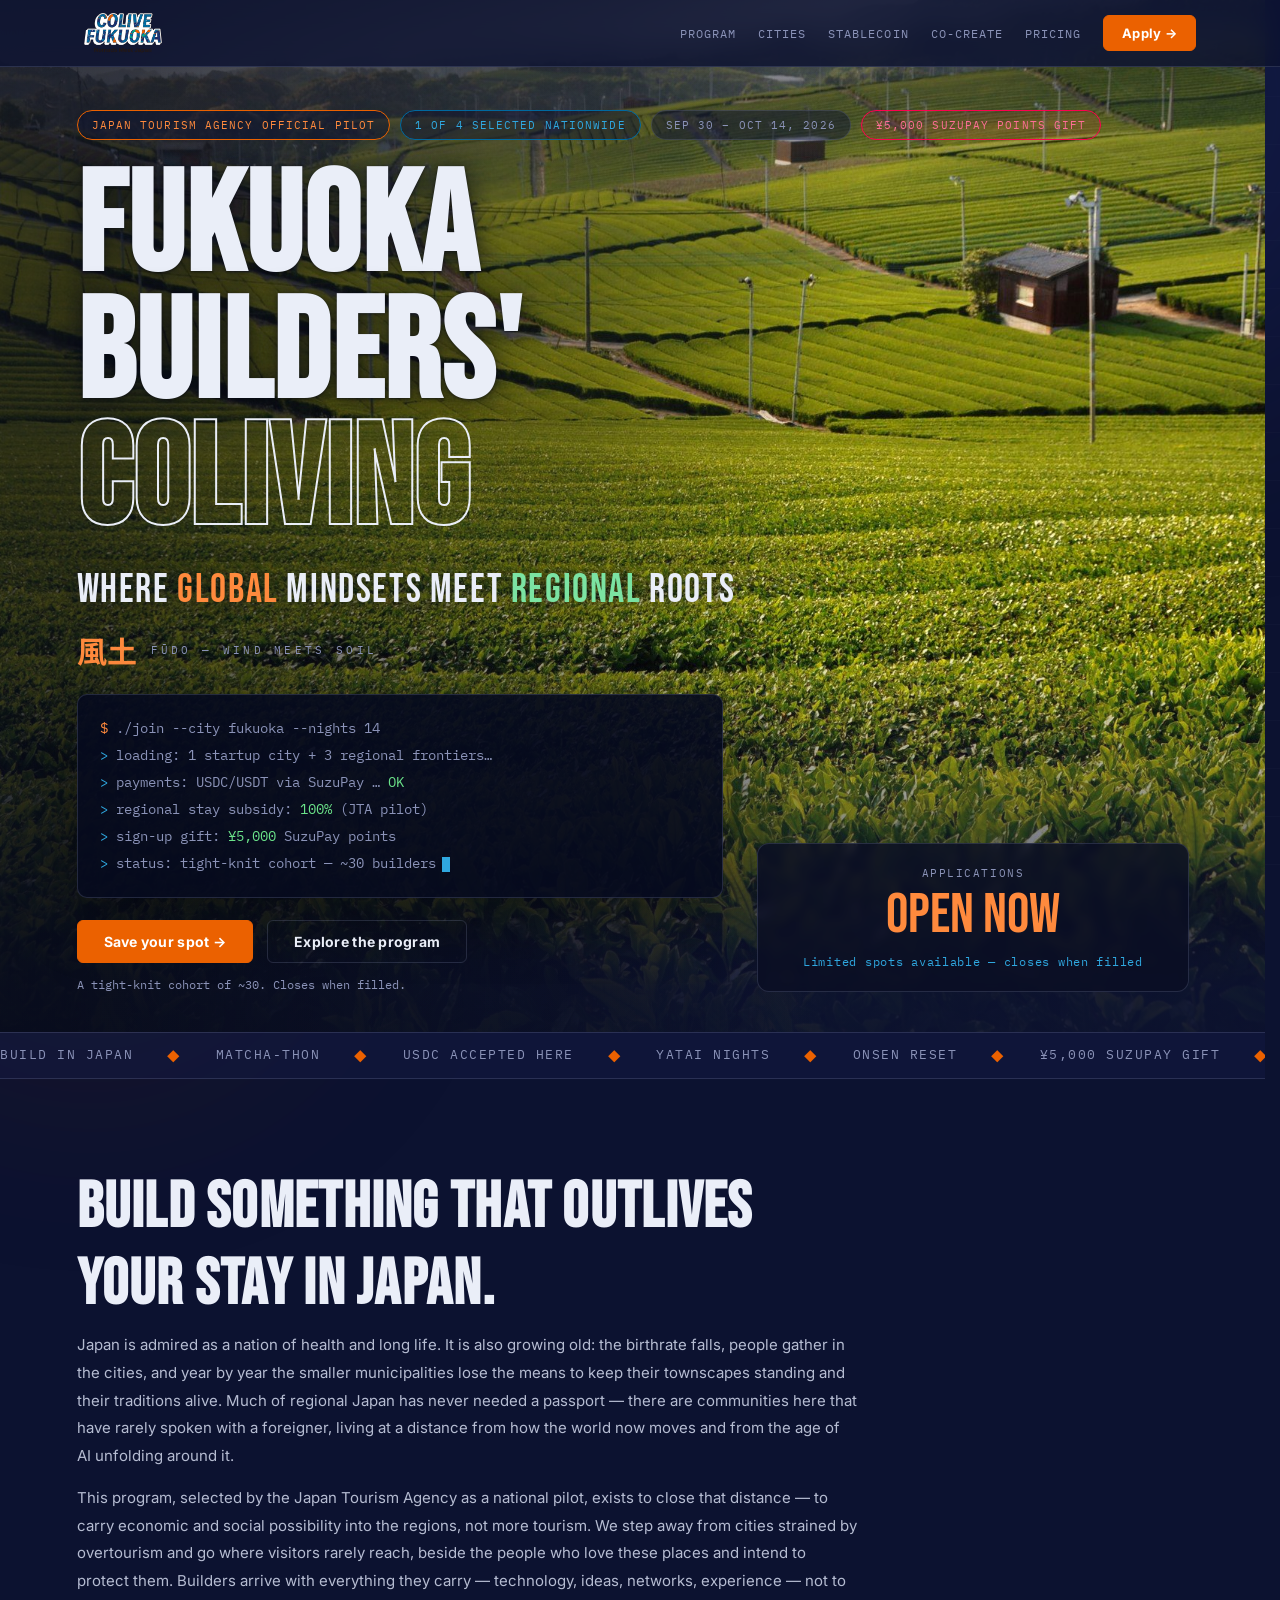
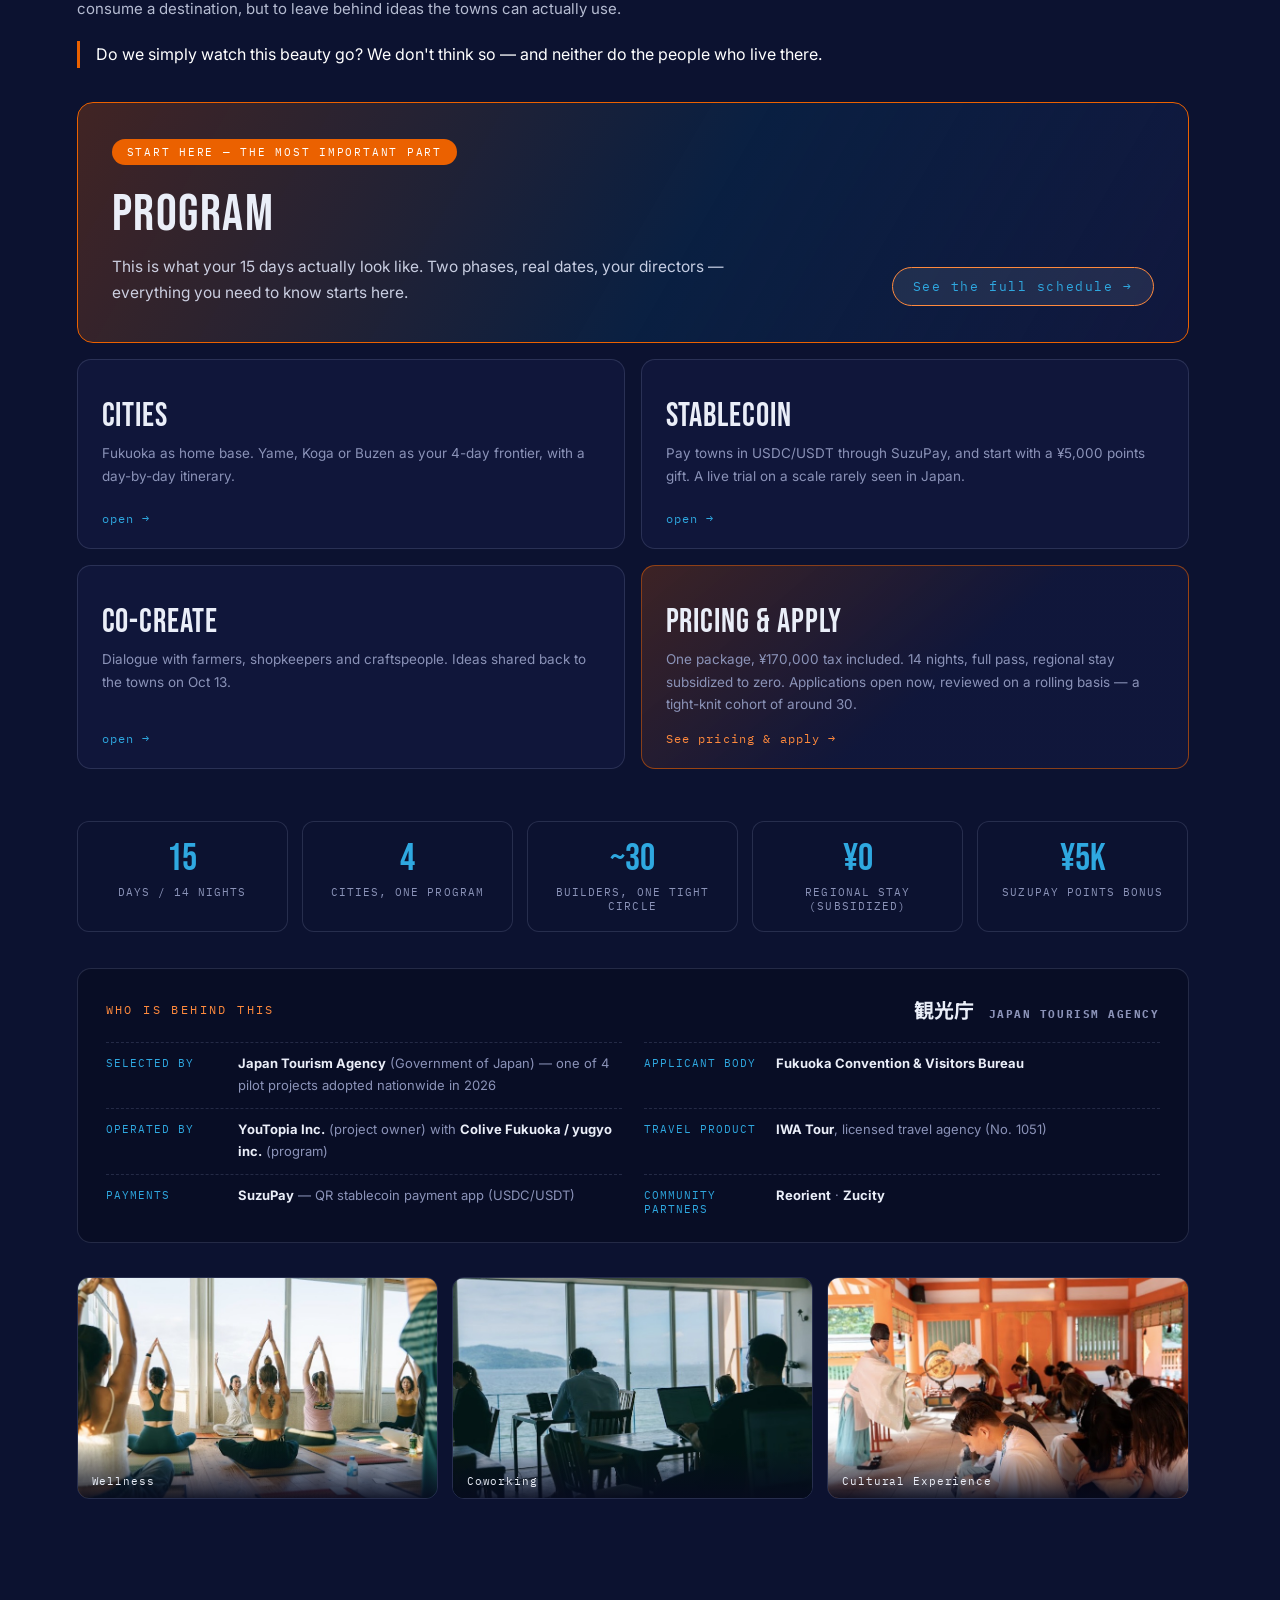
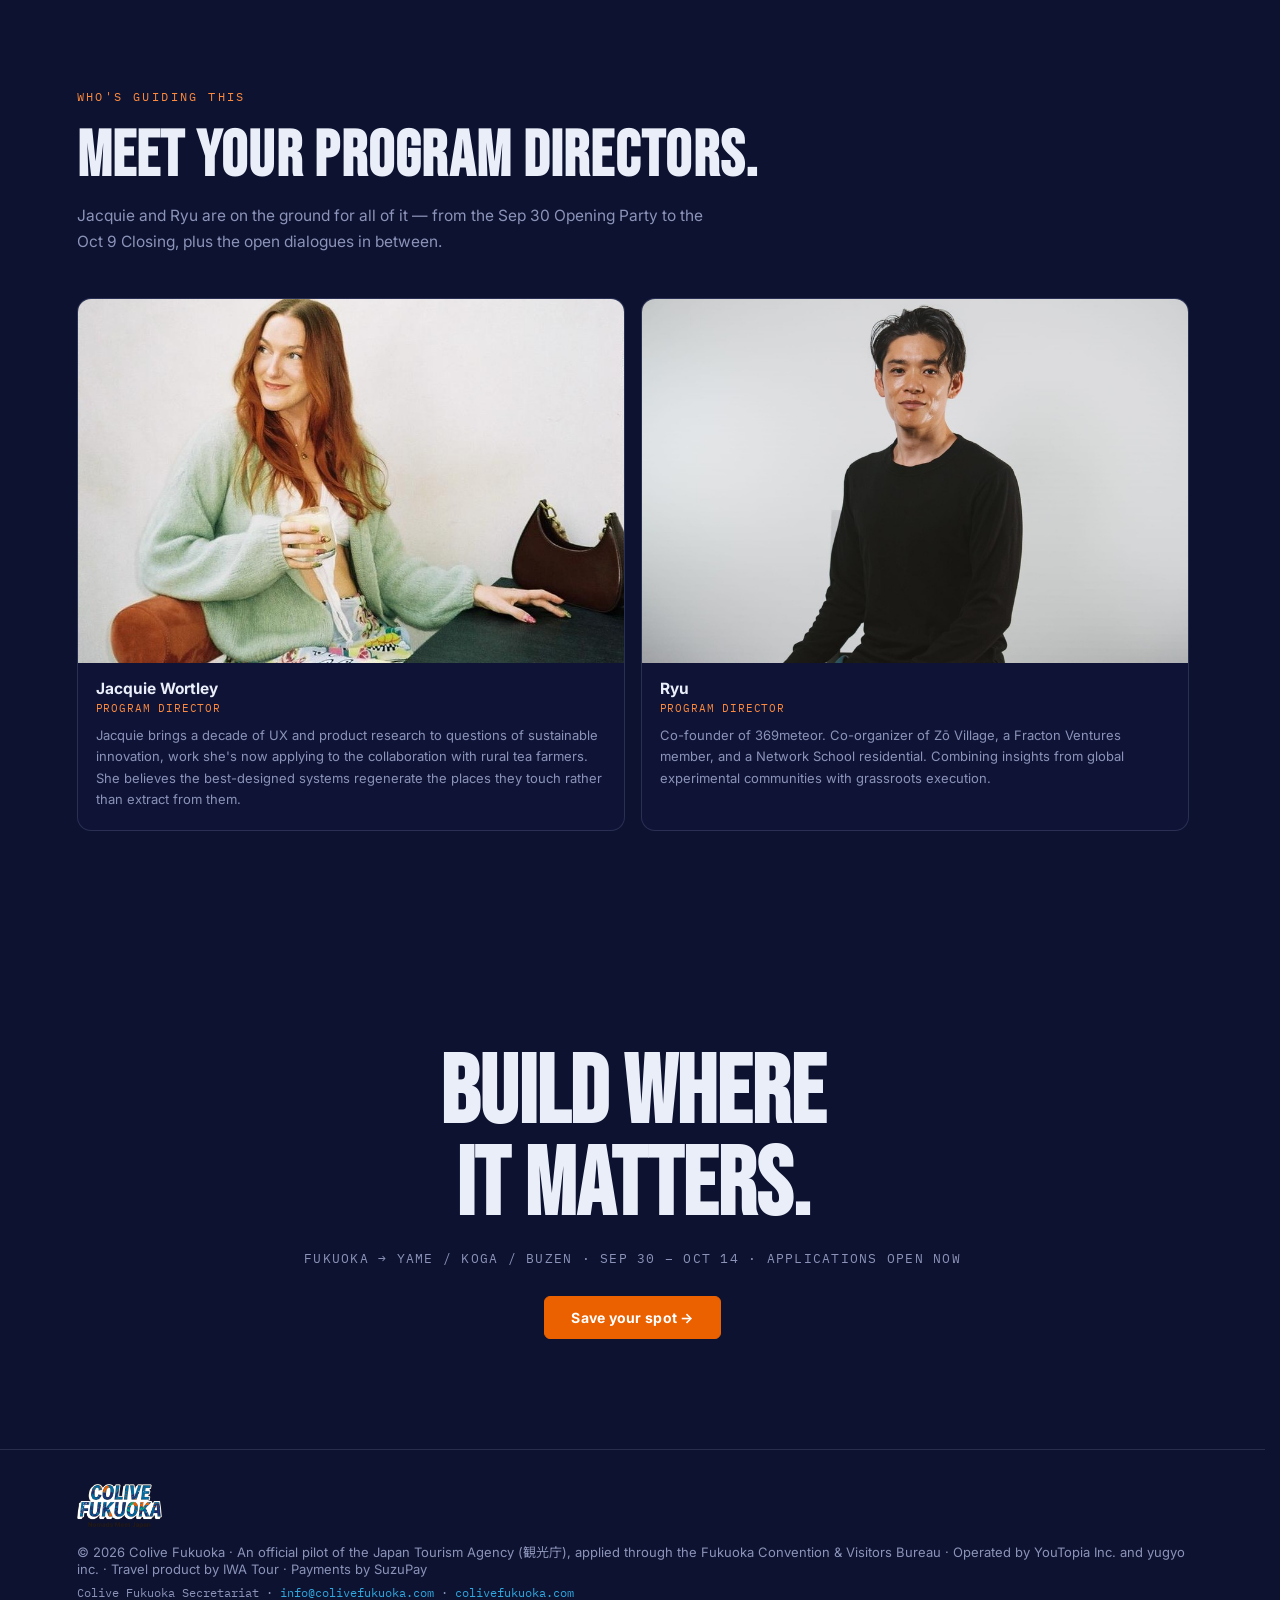
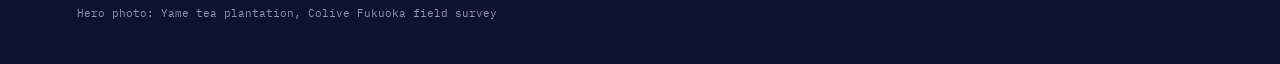
==== commit ae14a804: "Add files via upload" ====
--- a/index.html
+++ b/index.html
@@ -211,6 +211,11 @@
 .city-links{display:flex;gap:8px;flex-wrap:wrap;margin-top:12px}
 .city-links a{font-family:var(--mono);font-size:11px;letter-spacing:.06em;text-transform:uppercase;border:1px solid var(--cyan);border-radius:999px;padding:6px 15px;color:var(--cyan);text-decoration:none;transition:.15s}
 .city-links a:hover{background:var(--cyan);color:#08122a}
+.trow .thumb{display:block;width:100%;aspect-ratio:16/10;object-fit:cover;border-radius:8px;margin-bottom:14px;border:1px solid var(--line)}
+.card-cta{margin-top:14px}
+.card-cta a{font-family:var(--mono);font-size:11px;letter-spacing:.06em;text-transform:uppercase;background:var(--orange);border:1px solid var(--orange);border-radius:999px;padding:8px 17px;color:#fff;text-decoration:none;transition:.15s;display:inline-block}
+.card-cta a:hover{background:var(--orange-soft);border-color:var(--orange-soft)}
+.trow .warn{display:block;font-family:var(--mono);font-size:11px;color:var(--dim);line-height:1.6;margin-top:14px;padding-top:12px;border-top:1px solid var(--line)}
 .video-slot{position:relative;border:1px solid var(--line);border-radius:14px;overflow:hidden;background:#080d26;aspect-ratio:16/9;margin:26px 0 8px;display:flex;align-items:center;justify-content:center}
 .video-slot .play{width:76px;height:76px;border-radius:50%;border:2px solid var(--orange);display:flex;align-items:center;justify-content:center;color:var(--orange);font-size:26px;padding-left:5px;background:rgba(235,97,0,.12)}
 .video-slot .vlab{position:absolute;left:22px;bottom:18px;font-family:var(--mono);font-size:12px;letter-spacing:.1em;text-transform:uppercase;color:var(--dim)}
@@ -525,25 +530,6 @@
         for the next model of location-independent living.
       </p>
 
-      <div class="kicker" style="margin:26px 0 14px">Meet your program directors</div>
-      <div class="directors">
-        <div class="director-card">
-          <img src="director-jacquie.jpg" alt="Jacquie Wortley, Program Director">
-          <div class="dinfo">
-            <h5>Jacquie Wortley</h5>
-            <div class="drole">Program Director</div>
-            <p>Jacquie brings a decade of UX and product research to questions of sustainable innovation, work she's now applying to the collaboration with rural tea farmers. She believes the best-designed systems regenerate the places they touch rather than extract from them.</p>
-          </div>
-        </div>
-        <div class="director-card">
-          <img src="director-ryu.jpg" alt="Ryu, Program Director">
-          <div class="dinfo">
-            <h5>Ryu</h5>
-            <div class="drole">Program Director</div>
-            <p>Co-founder of 369meteor. Co-organizer of Zō Village, a Fracton Ventures member, and a Network School residential. Combining insights from global experimental communities with grassroots execution.</p>
-          </div>
-        </div>
-      </div>
       <div class="kicker" style="margin:26px 0 14px">Your schedule at a glance</div>
       <div class="tl-hint">Sep 30 – Oct 2 is the core — everything after is yours to shape <span class="arrow">→</span> scroll for the full run</div>
 
@@ -552,12 +538,22 @@
         <div class="trow overview"><div class="d">Sep 30 – Oct 14</div><div>
           <h4>The whole arc</h4>
           <p>11 nights in Fukuoka City with full access to <a class="tl-link" href="https://www.colivefukuoka.com/2026" target="_blank" rel="noopener">Colive Fukuoka 2026</a>, then 3 nights deep in one region. Sep 30 – Oct 2 is fixed and shared by the whole cohort; everything from Oct 6 on is flexible, so you can shape it around your own work.</p>
-          <div class="tags"><span class="tag">Ikigai Summit</span><span class="tag">Ramen Tech</span><span class="tag">Daily meetups</span></div>
+          <div class="tags">
+            <span class="tag">Opening &amp; Closing Parties (w/ meals)</span>
+            <span class="tag">World Nomad Conference</span>
+            <span class="tag">Ikigai Academy (lunch buffet)</span>
+            <span class="tag">Synapse Festival</span>
+            <span class="tag">Daily meetups, activities &amp; workshops</span>
+            <span class="tag">Official gift</span>
+          </div>
+          <div class="warn">⚠️ Excludes: accommodation, meals outside the above, excursions, Premium Lounge access, Premium Coworking Pass.</div>
         </div></div>
         <div class="trow"><div class="d">Sep 30</div><div>
           <h4>Your stay starts — Check-in &amp; Opening Party</h4>
-          <p>Arrive at Hakata Place and meet your cohort. That evening, the <a class="tl-link" href="https://community.colivefukuoka.com/opening-party" target="_blank" rel="noopener">Colive Fukuoka Opening Party</a> kicks the whole month off, open dialogue with the full community from hour one.</p>
-          <div class="tags"><span class="tag">Hakata Place</span><span class="tag">Opening Party</span></div>
+          <p>Arrive at Hakata Place and meet your cohort. That evening, the Colive Fukuoka Opening Party kicks the whole month off, open dialogue with the full community from hour one.</p>
+          <img class="thumb" src="event-opening-party.jpg" alt="Colive Fukuoka Opening Party, Sep 30 at The Seaside Deck, Fukuoka" loading="lazy">
+          <div class="tags"><span class="tag">Hakata Place</span><span class="tag">18:00–21:00</span><span class="tag">The Seaside Deck</span></div>
+          <div class="card-cta"><a href="https://community.colivefukuoka.com/opening-party" target="_blank" rel="noopener">See the Opening Party →</a></div>
         </div></div>
         <div class="trow"><div class="d">Oct 1</div><div>
           <h4>Ikigai Academy — lunch &amp; Destination Pitch</h4>
@@ -566,30 +562,41 @@
         </div></div>
         <div class="trow"><div class="d">Oct 1</div><div>
           <h4>Ikigai Academy — Directors meet the regions</h4>
-          <p>Straight after lunch, Jacquie and Ryu sit down in the open with the regional teams — a public dialogue on <a class="tl-link" href="https://community.colivefukuoka.com/where-can-we-build-something-that-m" target="_blank" rel="noopener">where we can build something that matters</a>, wherever the program takes you next.</p>
-          <div class="tags"><span class="tag">Open session</span><span class="tag">Jacquie &amp; Ryu</span></div>
+          <p>Straight after lunch, Jacquie and Ryu sit down in the open with the regional teams — a public dialogue on where we can build something that matters, wherever the program takes you next.</p>
+          <img class="thumb" src="event-directors-dialogue.jpg" alt="Where can we build something that matters? — Jacquie Wortley, Ryu Fujii and local community leaders, Oct 1, Ballroom A" loading="lazy">
+          <div class="tags"><span class="tag">Open session</span><span class="tag">Jacquie &amp; Ryu</span><span class="tag">14:00–14:45</span><span class="tag">Ballroom A</span></div>
+          <div class="card-cta"><a href="https://community.colivefukuoka.com/where-can-we-build-something-that-m" target="_blank" rel="noopener">See the session →</a></div>
         </div></div>
         <div class="trow"><div class="d">Oct 2 AM</div><div>
           <h4>SuzuPay workshop — inside Ikigai Academy</h4>
           <p>A hands-on workshop within the Ikigai Academy on the stablecoin pilot: how SuzuPay works, how your spending feeds the trial, and what Japan wants to learn from it.</p>
           <div class="tags"><span class="tag">Stablecoin briefing</span><span class="tag">English session</span></div>
         </div></div>
-        <div class="trow"><div class="d">Oct 6 AM<span class="pri-tag flex">Flexible</span></div><div>
+        <div class="trow"><div class="d">Oct 3 – 9</div><div>
+          <h4>Open days — yours to fill</h4>
+          <p>With the core program done, this stretch is wide open: Ramen Tech collabs, coworking days at CIC and around the city, community-run meetups and workshops, all posted as they're confirmed. Drop in on whatever fits your week.</p>
+          <img class="thumb" src="event-open-days.jpg" alt="Community meetups in Fukuoka, Oct 3–9" loading="lazy">
+          <div class="tags"><span class="tag">Ramen Tech</span><span class="tag">Coworking</span><span class="tag">Community meetups &amp; workshops</span></div>
+          <div class="card-cta"><a href="https://community.colivefukuoka.com/" target="_blank" rel="noopener">Browse what's on →</a></div>
+        </div></div>
+        <div class="trow"><div class="d">Oct 6 AM</div><div>
           <h4>Mastermind session</h4>
           <p>A small-group mastermind: bring what you're building, trade honest feedback with fellow Builders and mentors, leave with a clearer next step.</p>
           <div class="tags"><span class="tag">Small group</span><span class="tag">Peer feedback</span></div>
         </div></div>
-        <div class="trow"><div class="d">Oct 8<span class="d-note">13:30–16:30</span><span class="pri-tag flex">Flexible</span></div><div>
+        <div class="trow"><div class="d">Oct 8<span class="d-note">13:30–16:30</span></div><div>
           <h4>Build With, Not For: Community Design Across Cultures</h4>
           <p>Hosted by Jacquie &amp; Ryu. Global Builders and local founders and neighbors (Ramen Tech included) meet in the open to build toward ideas that create real, lasting value for the region. <b>Culture &amp; Community</b> gives you the context first — how East and West build community differently, and what rebuilding it looks like in Japan. <b>Ideas Worth Building</b> follows: design thinking and AI, moving from assumption to evidence through real 1:1 interviews with the people you'll be working alongside.</p>
           <div class="tags"><span class="tag">Culture &amp; Community</span><span class="tag">Ideas Worth Building</span><span class="tag">Jacquie &amp; Ryu</span></div>
         </div></div>
-        <div class="trow"><div class="d">Oct 9<span class="pri-tag flex">Flexible</span></div><div>
-          <h4>Colive Fukuoka Closing</h4>
+        <div class="trow"><div class="d">Oct 9</div><div>
+          <h4>Colive Fukuoka Closing Party</h4>
           <p>The official close of this year's Colive Fukuoka — one last open gathering with the whole community before Phase 2 begins.</p>
-          <div class="tags"><span class="tag">Closing gathering</span></div>
+          <img class="thumb" src="event-closing-party.jpg" alt="Colive Fukuoka Closing Party, Oct 9 at Fukuoka Daimyo Garden City Park" loading="lazy">
+          <div class="tags"><span class="tag">Closing gathering</span><span class="tag">19:00–21:00</span><span class="tag">Daimyo Garden City Park</span></div>
+          <div class="card-cta"><a href="https://community.colivefukuoka.com/closing-ceremony1009" target="_blank" rel="noopener">See the Closing Party →</a></div>
         </div></div>
-        <div class="trow"><div class="d">Oct 11 – 14<span class="pri-tag flex">Flexible</span></div><div>
+        <div class="trow"><div class="d">Oct 11 – 14</div><div>
           <h4>Phase 2 — 4 days in your chosen town</h4>
           <p>Choose Yame, Koga or Buzen. Three nights, fully subsidized under the JTA pilot. Walk the fields and shopping streets, talk openly with the people who run them, and shape ideas together. On Oct 13 you share those ideas back with the community.</p>
           <div class="tags"><span class="tag">3 nights free</span><span class="tag">Community manager on the ground</span><span class="tag">Oct 13 idea sharing</span></div>
@@ -848,6 +855,32 @@
           <div class="bi"><span class="arrow">▸</span> After JST 5:00pm, Monday Sep 28 — 100%</div>
         </div>
         <div class="fine" style="margin-top:12px">*The travel agency will refund the amount after deducting the cancellation fee.</div>
+      </div>
+    </div>
+  </div>
+</section>
+
+<section class="launcher" id="directors">
+  <div class="wrap">
+    <div class="kicker">Who's guiding this</div>
+    <h2>Meet your program directors.</h2>
+    <div class="sub">Jacquie and Ryu are on the ground for all of it — from the Sep 30 Opening Party to the Oct 9 Closing, plus the open dialogues in between.</div>
+    <div class="directors" style="margin-top:0">
+      <div class="director-card">
+        <img src="director-jacquie.jpg" alt="Jacquie Wortley, Program Director">
+        <div class="dinfo">
+          <h5>Jacquie Wortley</h5>
+          <div class="drole">Program Director</div>
+          <p>Jacquie brings a decade of UX and product research to questions of sustainable innovation, work she's now applying to the collaboration with rural tea farmers. She believes the best-designed systems regenerate the places they touch rather than extract from them.</p>
+        </div>
+      </div>
+      <div class="director-card">
+        <img src="director-ryu.jpg" alt="Ryu, Program Director">
+        <div class="dinfo">
+          <h5>Ryu</h5>
+          <div class="drole">Program Director</div>
+          <p>Co-founder of 369meteor. Co-organizer of Zō Village, a Fracton Ventures member, and a Network School residential. Combining insights from global experimental communities with grassroots execution.</p>
+        </div>
       </div>
     </div>
   </div>
